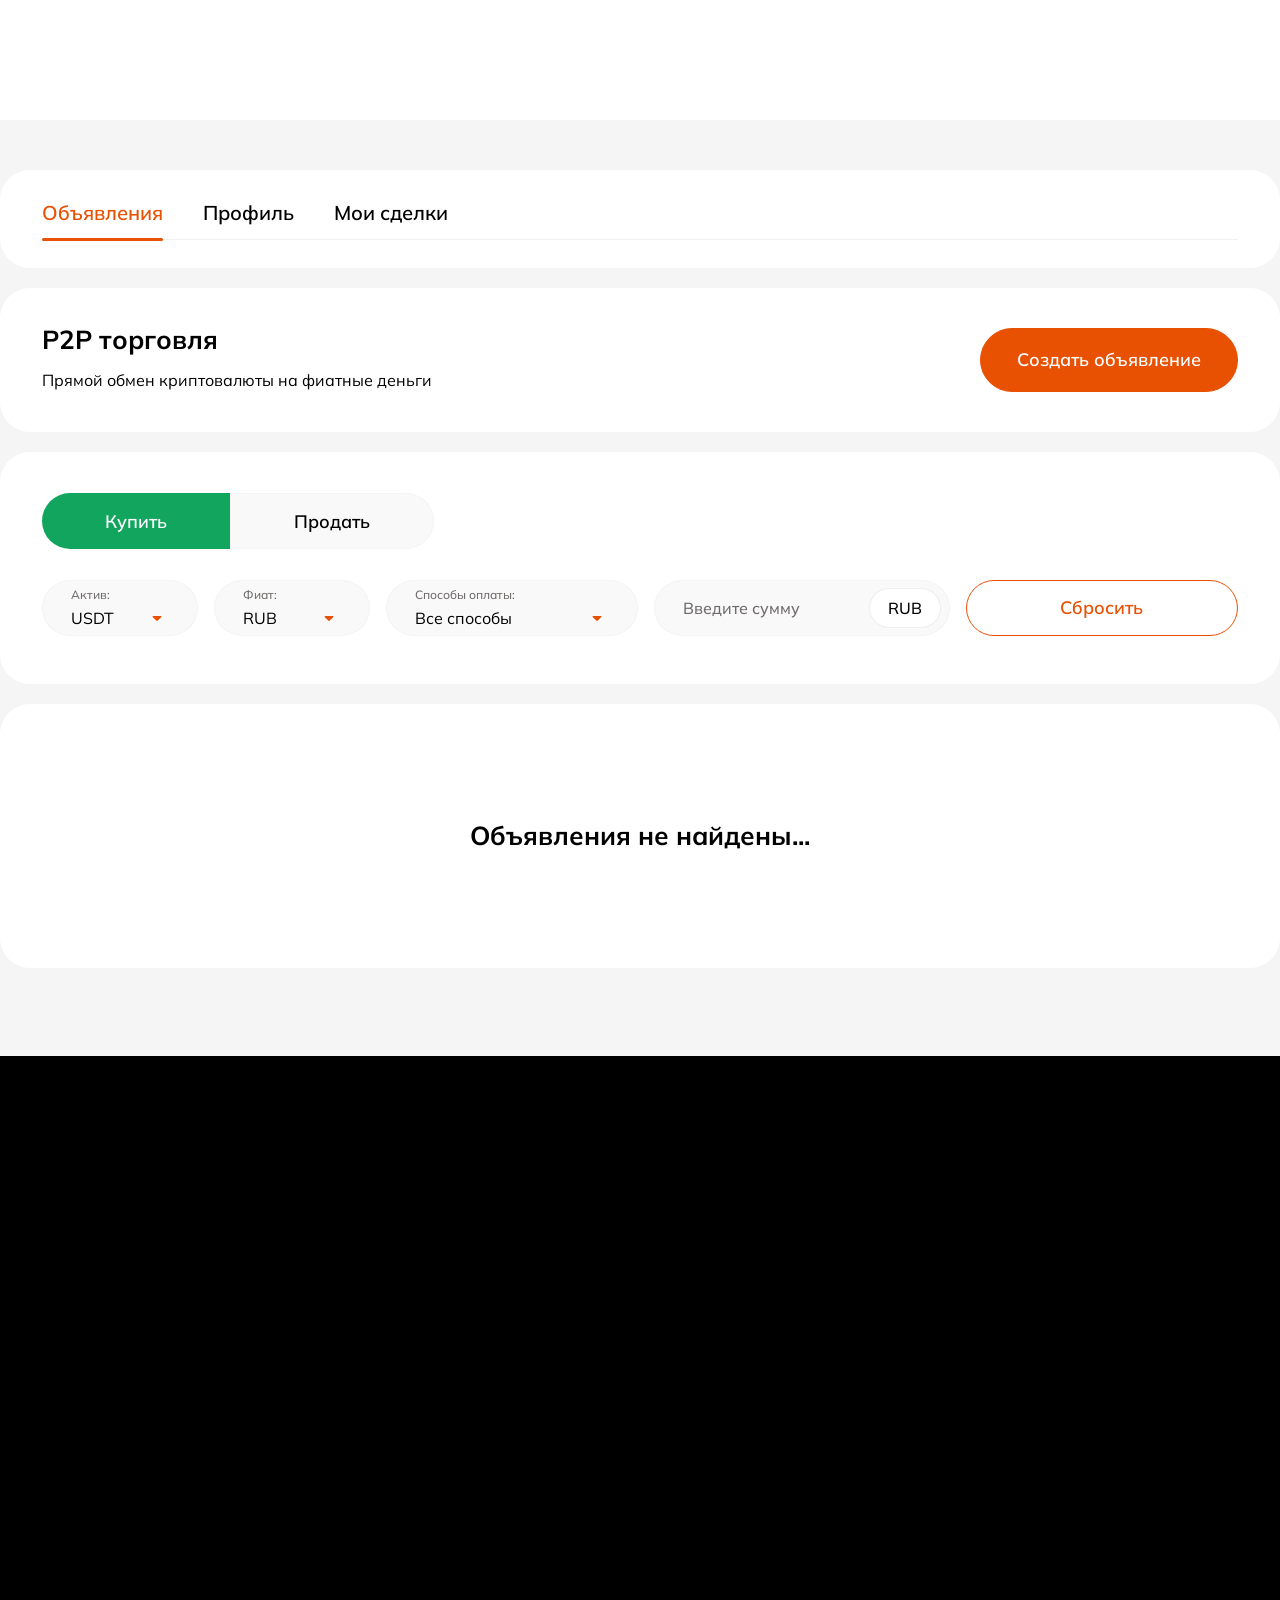
==== empty_result.html @ 6373f877 "first commit" ====
<!DOCTYPE html>
<html lang="ru">

<head>
    <meta charset="UTF-8">
    <meta name="viewport" content="width=device-width, initial-scale=1.0">
    <link rel="stylesheet" href="assets/css/style.css">
    <script defer src="script.js"></script>
    <title>12 Р2Р</title>
</head>

<body>

    <header></header>

    <section class="ads">
        <div class="container">
            <div class="section-ads">
                <div class="section-ads-nav">
                    <a class="section-ads-nav--active" href="#" data-tab-trigger="ads">Объявления</a>
                    <a href="#" data-tab-trigger="profile">Профиль</a>
                    <a href="#" data-tab-trigger="deals">Мои сделки</a>

                    <div class="nav-slider"></div>
                </div>

                <div class="ads-tab-content active" data-tab="ads">
                    <div class="section-ads-create">
                        <div class="section-ads-create-text">
                            <p class="section-ads-create-title">P2P торговля</p>
                            <p>Прямой обмен криптовалюты на фиатные деньги</p>
                        </div>
                        <button class="btn">Создать объявление</button>
                    </div>

                    <div class="section-ads-filters">
                        <div class="section-ads-filters-buttons">
                            <button class="btn buy-btn">Купить</button>
                            <button class="btn sell-btn">Продать</button>
                        </div>

                        <form action="">
                            <div class="ads-form-item">
                                <span>Актив: </span>
                                <select name="" id="">
                                    <option value="">USDT</option>
                                    <option value=""></option>
                                    <option value=""></option>
                                </select>
                            </div>
                            <div class="ads-form-item">
                                <span>Фиат: </span>
                                <select name="" id="">
                                    <option value="">RUB</option>
                                    <option value=""></option>
                                    <option value=""></option>
                                </select>
                            </div>
                            <div class="ads-form-item ads-form-payment">
                                <span>Способы оплаты: </span>
                                <select name="" id="">
                                    <option value="">Все способы</option>
                                    <option value=""></option>
                                    <option value=""></option>
                                </select>
                            </div>
                            <div class="ads-form-item-enter">
                                <input type="text" placeholder="Введите сумму">
                            </div>
                            <button class="btn">Cбросить</button>
                        </form>
                    </div>


                    <div class="section-ads-result section-ads-result-empty">

                        <p>Объявления не найдены...</p>

                    </div>
                </div>
    </section>


    <footer></footer>

</body>

</html>
---- assets/css/style.css ----
* {
    margin: 0;
    padding: 0;
    list-style: none;
    text-decoration: none;
    box-sizing: border-box;
    scroll-behavior: smooth;
    font-family: 'regular';
}

@font-face {
    font-family: 'regular';
    font-weight: 400;
    src: url(../fonts/Mulish-Regular.ttf);
}

@font-face {
    font-family: 'semibold';
    font-weight: 600;
    src: url(../fonts/Mulish-SemiBold.ttf);
}

@font-face {
    font-family: 'bold';
    font-weight: 700;
    src: url(../fonts/Mulish-Bold.ttf);
}

@font-face {
    font-family: 'medium';
    font-weight: 500;
    src: url(../fonts/Mulish-Medium.ttf);
}

.container {
    max-width: 1380px;
    width: 100%;
    margin: 0 auto;
}

header {
    height: 120px;
}

.btn {
    font-family: 'semibold';
    cursor: pointer;
}

.ads {
    background-color: #F5F5F5;
    padding: 50px 0px 88px 0px;
}

.ads-tab-content {
    display: none;
}

.ads-tab-content.active {
    display: flex;
    flex-direction: column;
    gap: 20px;
}

.section-ads {
    display: flex;
    flex-direction: column;
    gap: 20px;
}

.section-ads-nav {
    height: 98px;
    border-radius: 30px;
    background-color: #fff;
    display: flex;
    padding: 30px 42px 0px 42px;
    gap: 40px;
    position: relative;
}

.section-ads-nav::after {
    content: "";
    position: absolute;
    bottom: 29%;
    left: 0;
    right: 0;
    height: 1px;
    background: #efefef;
    z-index: 1;
    margin: 0 42px;
}

.nav-slider {
    position: absolute;
    bottom: 28%;
    height: 3px;
    z-index: 2;
    transition: all 0.35s cubic-bezier(0.4, 0, 0.2, 1);
    border-radius: 30px;
    left: 0;
    width: 0;
    background: #e85002;
    opacity: 0.99;
}

.section-ads-nav a {
    font-family: 'semibold';
    font-size: 20px;
    line-height: 130%;
    color: #000;
    cursor: pointer;
    transition: color 0.3s ease;
    position: relative;
}

.section-ads-nav a.section-ads-nav--active {
    color: #e85002;
}

.section-ads-create {
    padding: 39px 42px;
    background-color: #fff;
    display: flex;
    justify-content: space-between;
    align-items: center;
    border-radius: 30px;
}

.section-ads-create-text {
    display: flex;
    flex-direction: column;
    gap: 14px;
}

.section-ads-create-text p {
    font-size: 16px;
    line-height: 164%;
    font-family: 'regular';
}

.section-ads-create-text .section-ads-create-title {
    font-size: 26px;
    line-height: 100%;
    font-family: 'bold';
}

.section-ads-create button {
    border: 1px solid #e85002;
    border-radius: 100px;
    padding: 22px 36px;
    background: #e85002;
    font-size: 18px;
    line-height: 100%;
    color: #fff;
}

.section-ads-filters {
    padding: 41px 42px 48px 42px;
    background-color: #fff;
    border-radius: 30px;
    display: flex;
    flex-direction: column;
    gap: 31px;
}

.section-ads-filters-buttons {
    display: flex;
}

.section-ads-filters-buttons button {
    font-size: 18px;
    line-height: 140%;
    height: 56px;
    padding: 0 63px;
}

.section-ads-filters-buttons .buy-btn {
    border-radius: 50px 0 0 50px;
    background: #12a55e;
    color: #fff;
    border: none;
}

.section-ads-filters-buttons .sell-btn {
    border: 1px solid rgba(234, 234, 234, 0.4);
    border-radius: 0 50px 50px 0;
    background: #f9f9f9;
}

.section-ads-filters form {
    display: flex;
    gap: 16px;
}

.section-ads-filters form .ads-form-item {
    height: 56px;
    width: 174px;
    border: 1px solid rgba(234, 234, 234, 0.4);
    border-radius: 500px;
    background: #f9f9f9;
    padding: 6px 16px 0px 28px;
    display: flex;
    flex-direction: column;
    gap: 3px;
}

.section-ads-filters form .ads-form-item span {
    font-size: 12px;
    line-height: 140%;
    color: #6f6c6b;
    font-family: 'medium';
}

.section-ads-filters form .ads-form-payment {
    width: 286px;
}

.section-ads-filters form .ads-form-item select {
    font-size: 16px;
    line-height: 140%;
    color: #000;
    font-family: 'regular';
    background: none;
    border: none;
    appearance: none;
    -webkit-appearance: none;
    -moz-appearance: none;

    background-image: url("data:image/svg+xml,%3Csvg width='16' height='16' viewBox='0 0 16 16' fill='none' xmlns='http://www.w3.org/2000/svg'%3E%3Cpath d='M4.2759 6H11.7239C11.8557 6.00003 11.9846 6.03914 12.0942 6.1124C12.2038 6.18565 12.2892 6.28976 12.3397 6.41156C12.3901 6.53336 12.4033 6.66739 12.3776 6.79669C12.3519 6.92599 12.2884 7.04477 12.1952 7.138L8.47123 10.862C8.34621 10.987 8.17668 11.0572 7.9999 11.0572C7.82312 11.0572 7.65358 10.987 7.52857 10.862L3.80457 7.138C3.71136 7.04477 3.64789 6.92599 3.62218 6.79669C3.59647 6.66739 3.60967 6.53336 3.66011 6.41156C3.71056 6.28976 3.79599 6.18565 3.90559 6.1124C4.0152 6.03914 4.14407 6.00003 4.2759 6Z' fill='%23E85002'/%3E%3C/svg%3E");
    background-repeat: no-repeat;
    background-position: right 16px center;
    background-size: 16px 16px;
    padding-right: 40px;
    cursor: pointer;

    display: flex;
    align-items: center;
}

.ads-form-item-enter {
    border: 1px solid rgba(234, 234, 234, 0.4);
    border-radius: 500px;
    width: 326px;
    height: 56px;
    background: #f9f9f9;
    padding: 17px 80px 17px 28px;
    position: relative;
    display: flex;
    align-items: center;
}

.ads-form-item-enter input {
    font-size: 16px;
    line-height: 140%;
    color: #6f6c6b;
    font-family: 'medium';
    background: none;
    border: none;
    width: 100%;
    outline: none;
}

.ads-form-item-enter input::placeholder {
    color: #6f6c6b;
}

.ads-form-item-enter::after {
    content: "RUB";
    position: absolute;
    right: 8px;
    top: 50%;
    transform: translateY(-50%);
    font-size: 16px;
    line-height: 140%;
    color: #000;
    font-family: 'medium';
    pointer-events: none;
    background: #fff;
    border: 1px solid rgba(234, 234, 234, 0.8);
    border-radius: 500px;
    width: 70px;
    height: 38px;
    display: flex;
    align-items: center;
    justify-content: center;
}

.section-ads-filters form button {
    border: 1px solid #e85002;
    border-radius: 100px;
    padding: 0 36px;
    height: 56px;
    background: none;
    font-size: 18px;
    line-height: 100%;
    color: #e85002;
    max-width: 272px;
    width: 100%;
}

.ads-header {
    display: flex;
    background: #E85002;
    color: white;
    border-radius: 30px;
    padding: 15px 20px;
    margin-bottom: 10px;
    font-weight: 600;
}

@media (max-width: 968px) {
    .section-ads-nav {
        padding: 30px 24px 0;
        gap: 24px;
    }

    .section-ads-nav::after {
        margin: 0 24px;
    }

    .section-ads-create {
        padding: 24px;
        flex-direction: column;
        text-align: center;
        gap: 16px;
    }

    .section-ads-filters {
        padding: 24px;
    }

    .section-ads-filters form {
        flex-wrap: wrap;
    }

    .section-ads-filters form .ads-form-item,
    .ads-form-item-enter {
        width: calc(50% - 8px);
    }

    .section-ads-filters form .ads-form-payment {
        width: 100%;
    }

    .section-ads-filters form button {
        max-width: none;
    }

    .ads-header {
        display: none;
    }

    .ads-row {
        flex-wrap: wrap;
        gap: 12px;
        padding: 16px;
    }

    .ads-col {
        flex: 0 0 100% !important;
        text-align: left !important;
        padding: 0 !important;
    }

    .ads-col.action {
        margin-left: 0;
        text-align: left;
    }

    .btn-buy {
        width: 100%;
    }

    .ads-pagination {
        padding: 20px 24px;
        flex-wrap: wrap;
    }

    .pagination-info {
        margin-left: 0;
        width: 100%;
        text-align: center;
        margin-top: 10px;
    }
}

@media (max-width: 640px) {
    .section-ads-nav {
        height: auto;
        padding: 16px;
        flex-wrap: wrap;
    }

    .section-ads-nav a {
        font-size: 16px;
        padding: 8px 0;
    }

    .nav-slider {
        display: none;
    }

    .section-ads-create {
        padding: 16px;
    }

    .section-ads-create-title {
        font-size: 20px;
    }

    .section-ads-create button {
        width: 100%;
        padding: 16px;
    }

    .section-ads-filters {
        padding: 16px;
    }

    .section-ads-filters-buttons {
        width: 100%;
    }

    .section-ads-filters-buttons button {
        width: 50%;
        padding: 0;
        font-size: 16px;
    }

    .section-ads-filters form {
        flex-direction: column;
    }

    .section-ads-filters form .ads-form-item,
    .ads-form-item-enter {
        width: 100%;
    }

    .section-ads-result {
        padding: 16px;
    }

    .ads-row {
        padding: 12px;
    }

    .seller-avatar {
        width: 40px;
        height: 40px;
    }

    .ads-pagination {
        padding: 16px;
    }

    .pagination-btn {
        width: 36px;
        height: 36px;
        font-size: 14px;
    }

    .pagination-btn-arrow {
        width: 50px;
        height: 36px;
    }
}



.section-ads-result {
    background: #fff;
    padding: 32px 42px 76px 42px;
    border-radius: 30px;
}

.ads-row {
    display: flex;
    align-items: center;
    padding: 20px;
    border-bottom: 1px solid #f0f0f0;
    transition: background 0.2s;
}

.ads-row:hover {
    background: #fafafa;
}

.ads-col {
    font-family: 'medium';
    font-size: 18px;
    line-height: 140%;
    font-weight: 500;
}

.ads-col.seller {
    flex: 0 0 220px;
}

.ads-col.price {
    flex: 0 0 150px;
}

.ads-col.available {
    flex: 0 0 220px;
}

.ads-col.payment {
    flex: 0 0 450px;
}

.ads-col.action {
    flex: 0 0 auto;
    padding-left: 20px;
    text-align: right;
}

.seller-info {
    display: flex;
    align-items: center;
    gap: 12px;
}

.seller-avatar {
    width: 46px;
    height: 46px;
    border-radius: 50%;
    object-fit: cover;
}

.seller-name {
    font-size: 16px;
    line-height: 140%;
    margin-bottom: 2px;
    font-family: 'semibold';
}

.seller-deals {
    font-size: 14px;
    line-height: 150%;
    color: #6f6c6b;
}

.price-value {
    font-size: 16px;
    line-height: 140%;
    margin-bottom: 2px;
    font-family: 'semibold';
}

.price-pair {
    font-size: 14px;
    line-height: 150%;
    color: #6f6c6b;
}

.available-amount {
    font-size: 16px;
    line-height: 140%;
    margin-bottom: 2px;
    font-family: 'semibold';
}

.available-limits {
    font-size: 14px;
    line-height: 150%;
    color: #6f6c6b;
}

.payment-methods {
    display: flex;
    gap: 8px;
    flex-wrap: wrap;
}

.payment-tag {
    background: rgba(232, 80, 2, 0.1);
    color: #E85002;
    padding: 8px 15px;
    height: 32px;
    border-radius: 100px;
    font-size: 16px;
    line-height: 100%;
    font-family: 'semibold';
}

.btn-buy {
    background: #12a55e;
    border-radius: 50px;
    width: 188px;
    height: 40px;
    color: white;
    border: none;
    font-size: 18px;
    line-height: 140%;
    color: #fff;
    transition: background 0.2s;
    white-space: nowrap;
}

.btn-unauth {
    opacity: 0.5;
}

.btn-buy:hover {
    background: #219A52;
}

.ads-pagination {
    display: flex;
    align-items: center;
    gap: 10px;
    padding: 27px 42px;
    border-radius: 30px;
    background-color: #fff;
}

.pagination-btn {
    width: 40px;
    height: 40px;
    border: 1px solid #fff;
    border-radius: 12px;
    background: none;
    cursor: pointer;
    font-size: 18px;
    line-height: 100%;
    font-family: 'semibold';
    transition: all 0.2s;
}

.pagination-btn-arrow {
    background: #e85002;
    border: 1px solid #e85002;
    border-radius: 12px;
    display: flex;
    align-items: center;
    justify-content: center;
    width: 64px;
    height: 40px;
}

.ads-pagination .prev {
    margin-right: 10px;
}

.ads-pagination .next {
    margin-left: 10px;
}

.pagination-btn:hover {
    border: 1px solid #e85002;
    color: #E85002;
}

.pagination-btn.active {
    color: #E85002;
    border: 1px solid #e85002;
}

.pagination-dots {
    color: #000;
}

.pagination-info {
    margin-left: auto;
    font-size: 16px;
    line-height: 140%;
    color: #6f6c6b;
    font-family: 'medium';
}

@media (max-width: 968px) {
    .ads-row {
        flex-wrap: wrap;
        gap: 15px;
    }

    .ads-col {
        flex: 0 0 100% !important;
        text-align: left !important;
    }

    .ads-col.action {
        margin-left: 0;
        text-align: left;
    }

}

@media (max-width: 640px) {
    .ads-header {
        display: none;
    }

    .ads-row {
        flex-direction: column;
        align-items: flex-start;
    }
}



.my-ads-section {
    background: white;
    border-radius: 30px;
    padding: 40px 42px;
}

.my-ads-header {
    margin-bottom: 42px;
}

.my-ads-title {
    font-size: 26px;
    line-height: 100%;
    font-family: 'bold';
    margin-bottom: 36px;
}

.my-ads-controls {
    display: flex;
    justify-content: space-between;
    align-items: center;
    flex-wrap: wrap;
    gap: 16px;
}

.ads-tabs {
    display: flex;
    background: #f5f5f5;
    border-radius: 50px;
    overflow: hidden;
    width: fit-content;
}

.ads-tab {
    border: none;
    background: transparent;
    cursor: pointer;
    transition: all 0.3s ease;
    position: relative;
    width: 187px;
    height: 47px;
    font-size: 18px;
    line-height: 140%;
    font-family: 'semibold';
}

.ads-tab.active {
    background: #e64823;
    color: white;
}

.ads-tab:hover:not(.active) {
    color: #e64823;
}

.btn-create-ad {
    background: #E85002;
    color: white;
    border: none;
    border-radius: 100px;
    width: 250px;
    height: 47px;
    font-size: 18px;
    line-height: 100%;
    color: #fff;
    cursor: pointer;
    transition: background 0.2s;
}

.btn-create-ad:hover {
    background: #C94502;
}

.ads-table {
    width: 100%;
    border-collapse: collapse;
}

.ads-table-header {
    border-bottom: 1px solid #f0f0f0;
}

.ads-table-header th {
    text-align: left;
    padding: 0px 0px 19px 14px;
    font-size: 16px;
    line-height: 140%;
    color: #6f6c6b;
    font-family: 'medium';
    font-weight: 500;
}

.ads-table-row {
    border-bottom: 1px solid #f0f0f0;
    transition: background 0.2s;
}

.ads-table-row-enable {
    opacity: 0.5;
}

.ads-table-row:hover {
    background: #fafafa;
}

.ads-table-row td {
    padding: 20px 13px;
    vertical-align: middle;
}

.ad-type-pair {
    display: flex;
    flex-direction: column;
    gap: 8px;
}

.ad-pair-name {
    font-size: 16px;
    line-height: 140%;
    font-family: 'semibold';
}

.ad-type-tag {
    display: inline-block;
    background: #E8F5E9;
    border-radius: 50px;
    width: fit-content;
}

.ad-type-tag.sell {
    font-size: 13px;
    line-height: 140%;
    color: #12a55e;
    font-family: 'semibold';
    display: flex;
    align-items: center;
    justify-content: center;
    width: 92px;
    height: 19px;
}

.ad-type-tag.buy {
    background: #E3F2FD;
    color: #2196F3;
}

.ad-price {
    display: flex;
    flex-direction: column;
    gap: 4px;
}

.ad-price-value {
    font-family: 'semibold';
    font-size: 16px;
    line-height: 140%;
}

.ad-price-pair {
    font-size: 14px;
    line-height: 150%;
    color: #6f6c6b;
}

.ad-available {
    display: flex;
    flex-direction: column;
    gap: 4px;
}

.ad-available-amount {
    font-family: 'semibold';
    font-size: 16px;
    line-height: 140%;
}

.ad-limits {
    font-size: 14px;
    line-height: 150%;
    color: #6f6c6b;
}

.ad-payment-methods {
    display: flex;
    gap: 6px;
    flex-wrap: wrap;
}



.ad-timer {
    display: flex;
    flex-direction: column;
}

.ad-timer-payment {
    font-size: 16px;
    line-height: 150%;
}

.ad-timer-confirm {
    font-size: 16px;
    line-height: 150%;
}

.ad-status {
    display: flex;
    align-items: center;
    gap: 6px;
    font-size: 16px;
    line-height: 150%;
}

.status-dot {
    width: 8px;
    height: 8px;
    border-radius: 50%;
}

.status-dot.active {
    background: #27AE60;
}

.status-dot.inactive {
    background: #F6465D;
}

.status-text.active {
    color: #27AE60;
}

.status-text.inactive {
    color: #999;
}

.ad-actions {
    display: flex;
    gap: 8px;
    align-items: center;
}

.btn-action {
    padding: 8px 16px;
    border: 1px solid #E85002;
    background: white;
    color: #E85002;
    border-radius: 6px;
    font-size: 13px;
    font-weight: 500;
    cursor: pointer;
    transition: all 0.2s;
    white-space: nowrap;
}

.btn-action:hover {
    background: #FFF0E6;
}

.btn-action.edit {
    display: flex;
    align-items: center;
    gap: 4px;
    font-size: 16px;
    line-height: 100%;
    border: 1px solid #e85002;
    border-radius: 12px;
    height: 32px;
    padding: 0 8px;
    font-family: 'semibold';
}

.btn-action.pause {
    border: 1px solid #e85002;
    border-radius: 12px;
    padding: 6px 25px;
    height: 32px;
    font-size: 16px;
    line-height: 100%;
    color: #e85002;
    font-family: 'semibold';
}

.btn-action.pause:hover {
    background: #FFF3E0;
}

.btn-action.enable {
    border: 1px solid #e85002;
    border-radius: 12px;
    width: 118px;
    height: 32px;
    font-size: 16px;
    line-height: 100%;
    color: #e85002;
    font-family: 'semibold';
    padding: 0;
}

.btn-action.enable:hover {
    background: #E8F5E9;
}

.btn-action.delete {
    border: 1px solid #e85002;
    border-radius: 12px;
    width: 32px;
    height: 32px;
    padding: 0;
    padding-top: 2px;
}

.btn-action.delete:hover {
    background: #FFEBEE;
}

.btn-icon {
    width: 16px;
    height: 16px;
}

@media (max-width: 1024px) {
    .ads-table-header {
        display: none;
    }

    .ads-table-row {
        display: block;
        margin-bottom: 20px;
        border: 1px solid #f0f0f0;
        border-radius: 12px;
        padding: 16px;
    }

    .ads-table-row td {
        display: flex;
        justify-content: space-between;
        align-items: center;
        padding: 12px 0;
        border-bottom: 1px solid #f5f5f5;
    }

    .ads-table-row td:last-child {
        border-bottom: none;
    }

    .ads-table-row td::before {
        content: attr(data-label);
        font-weight: 600;
        color: #666;
        font-size: 13px;
        margin-right: 16px;
    }

    .ad-actions {
        flex-wrap: wrap;
    }

    .btn-action {
        flex: 1;
        min-width: 80px;
        justify-content: center;
    }
}

@media (max-width: 640px) {
    .my-ads-section {
        padding: 16px;
    }

    .my-ads-title {
        font-size: 20px;
    }

    .my-ads-controls {
        flex-direction: column;
        align-items: stretch;
    }

    .ads-tabs {
        width: 100%;
    }

    .ads-tab {
        flex: 1;
        text-align: center;
        padding: 10px 12px;
    }

    .btn-create-ad {
        width: 100%;
    }

    .ads-table-row td {
        flex-direction: column;
        align-items: flex-start;
        gap: 8px;
    }

    .ad-actions {
        width: 100%;
    }

    .btn-action {
        flex: 1;
    }
}



.profile-card {
    background: #fff;
    border-radius: 30px;
    padding: 40px 42px;
    margin-bottom: 20px;
}

.profile-card__title {
    font-size: 26px;
    line-height: 100%;
    font-family: 'bold';
    margin-bottom: 30px;
    padding-bottom: 20px;
    border-bottom: 1px solid #f3f3f3;

}

.profile-card__content {
    display: flex;
    align-items: center;
    gap: 32px;
    flex-wrap: wrap;
}

.profile-user {
    display: flex;
    align-items: center;
    gap: 16px;
}

.profile-avatar {
    width: 68px;
    height: 68px;
    border-radius: 50%;
    object-fit: cover;
}

.profile-user-info {
    display: flex;
    flex-direction: column;
    gap: 8px;
}

.profile-user-name {
    font-size: 20px;
    line-height: 140%;
    font-family: 'semibold';
}

.profile-kyc-badge {
    align-items: center;
    gap: 8px;
    background: #f5ffec;
    padding: 6px 12px;
    width: fit-content;
    border: 1px solid rgba(103, 180, 72, 0.3);
    border-radius: 100px;
    width: 204px;
    height: 27px;
    display: flex;
    justify-content: center;
    font-size: 14px;
    line-height: 100%;
    color: #67b448;
    font-family: 'semibold';
}

.profile-kyc-dot {
    width: 8px;
    height: 8px;
    background: #4CAF50;
    border-radius: 50%;
}

.profile-dates {
    display: flex;
    gap: 40px;
    flex-wrap: wrap;
    margin-left: auto;
    margin-right: auto;
}

.profile-date-item {
    display: flex;
    flex-direction: column;
    gap: 4px;
}

.profile-date-label {
    font-size: 16px;
    line-height: 150%;
    color: #6f6c6b;
}

.profile-date-value {
    font-size: 16px;
    line-height: 150%;
    color: #6f6c6b;
}

.profile-settings-btn {
    cursor: pointer;
    width: 250px;
    height: 54px;
    border: 1px solid #e85002;
    border-radius: 100px;
    background: #e85002;
    font-size: 18px;
    line-height: 100%;
    color: #fff;
    font-family: 'semibold';
}

.profile-settings-btn:hover {
    background: #C94502;
}

.profile-stats {
    background: #fff;
    border-radius: 30px;
    margin-bottom: 20px;
    padding: 40px 42px;
}

.profile-stats__title {
    font-size: 26px;
    line-height: 100%;
    font-family: 'bold';
    margin-bottom: 30px;
    padding-bottom: 20px;
    border-bottom: 1px solid #f3f3f3;
}

.profile-stats__grid {
    display: flex;
    justify-content: space-between;
    flex-wrap: wrap;
}

.profile-stat-item {
    display: flex;
    align-items: center;
    gap: 18px;
}

.profile-stat-item:not(:last-child) {
    border-right: 1px solid #f0f0f0;
    padding-right: 60px;
}

.profile-stat-icon {
    width: 68px;
    height: 68px;
    background: #f2d4c4;
    border-radius: 100%;
    display: flex;
    align-items: center;
    justify-content: center;
    flex-shrink: 0;
}


.profile-stat-content {
    display: flex;
    flex-direction: column;
    gap: 2px;
}

.profile-stat-title {
    font-size: 18px;
    line-height: 140%;
    font-family: 'semibold';
}

.profile-stat-desc {
    font-size: 16px;
    line-height: 150%;
    color: #6f6c6b;
}

@media (max-width: 968px) {
    .profile-card__content {
        flex-direction: column;
        align-items: flex-start;
    }

    .profile-dates {
        margin-left: 0;
        width: 100%;
        justify-content: space-between;
    }

    .profile-stats__grid {
        grid-template-columns: 1fr;
        gap: 24px;
    }

    .profile-stat-item:not(:last-child) {
        border-right: none;
        padding-right: 0;
        border-bottom: 1px solid #f0f0f0;
        padding-bottom: 24px;
    }
}

@media (max-width: 640px) {
    .profile-page {
        padding: 12px;
    }

    .profile-card {
        padding: 20px;
    }

    .profile-stats {
        padding: 20px;
    }

    .profile-card__title {
        font-size: 20px;
    }

    .profile-avatar {
        width: 48px;
        height: 48px;
    }

    .profile-user-name {
        font-size: 18px;
    }

    .profile-dates {
        flex-direction: column;
        gap: 16px;
    }

    .profile-settings-btn {
        width: 100%;
    }
}



.deals-section {
    background: white;
    border-radius: 30px;
    padding: 40px 42px;
}

.deals-header {
    margin-bottom: 24px;
    border-bottom: 1px solid #f3f3f3;
    margin-bottom: 24px;
    padding-bottom: 26px;
}

.deals-title {
    font-size: 26px;
    line-height: 100%;
    font-family: 'bold';
    margin-bottom: 14px;
}

.deals-subtitle {
    font-size: 16px;
    line-height: 164%;
}

.deals-filters {
    display: flex;
    gap: 16px;
    margin-bottom: 32px;
    flex-wrap: wrap;
    align-items: flex-end;
}

.filter-group {
    display: flex;
    flex-direction: column;
    gap: 8px;
    flex: 1;
    min-width: 180px;
}

.filter-label {
    font-weight: 500;
    font-size: 16px;
    line-height: 140%;
    color: #6f6c6b;
}

.filter-select,
.filter-date {
    padding: 12px 16px;
    border: 1px solid #f0f0f0;
    border-radius: 50px;
    font-size: 14px;
    background: white;
    cursor: pointer;
    transition: all 0.2s;
    height: 48px;
}

.filter-select:hover,
.filter-date:hover {
    border-color: #E85002;
}

.filter-select {
    appearance: none;
    background-image: url("data:image/svg+xml,%3Csvg width='16' height='16' viewBox='0 0 16 16' fill='none' xmlns='http://www.w3.org/2000/svg'%3E%3Cpath d='M4.2759 6H11.7239C11.8557 6.00003 11.9846 6.03914 12.0942 6.1124C12.2038 6.18565 12.2892 6.28976 12.3397 6.41156C12.3901 6.53336 12.4033 6.66739 12.3776 6.79669C12.3519 6.92599 12.2884 7.04477 12.1952 7.138L8.47123 10.862C8.34621 10.987 8.17668 11.0572 7.9999 11.0572C7.82312 11.0572 7.65358 10.987 7.52857 10.862L3.80457 7.138C3.71136 7.04477 3.64789 6.92599 3.62218 6.79669C3.59647 6.66739 3.60967 6.53336 3.66011 6.41156C3.71056 6.28976 3.79599 6.18565 3.90559 6.1124C4.0152 6.03914 4.14407 6.00003 4.2759 6Z' fill='%23E85002'/%3E%3C/svg%3E");
    background-repeat: no-repeat;
    background-position: right 16px center;
    padding-right: 40px;
}

.filter-date-wrapper {
    position: relative;
    display: flex;
    align-items: center;
}

.filter-date {
    width: 100%;
    padding-right: 48px;
    color: #000;
}

.filter-date::-webkit-calendar-picker-indicator {
    opacity: 0;
    position: absolute;
    right: 0;
    top: 0;
    width: 100%;
    height: 100%;
    cursor: pointer;
}

.date-icon {
    position: absolute;
    right: 16px;
    top: 50%;
    transform: translateY(-50%);
    pointer-events: none;
    color: #E85002;
}

.btn-reset {
    font-weight: 500;
    cursor: pointer;
    transition: all 0.2s;
    height: 48px;
    border: 1px solid #e85002;
    border-radius: 100px;
    width: 126px;
    font-size: 18px;
    line-height: 100%;
    color: #e85002;
    font-family: 'semibold';
    background: none;
}

.btn-reset:hover {
    background: #FFF0E6;
}

/* Таблица */
.deals-table-wrapper {
    overflow-x: auto;
}

.deals-table {
    width: 100%;
    border-collapse: collapse;
}

.deals-table-header {
    background: #E85002;
    color: white;
}

.deals-table-header th {
    padding: 14px 16px;
    text-align: left;
    white-space: nowrap;
    border: none;
    font-size: 18px;
    line-height: 140%;
    color: #fff;
    font-family: 'medium';
    font-weight: 500;
}

.deals-table-header th:first-child {
    border-radius: 30px 0 0 30px;
}

.deals-table-header th:last-child {
    border-radius: 0 30px 30px 0;
}

.deals-table-row {
    border-bottom: 1px solid #f0f0f0;
    transition: background 0.2s;
}

.deals-table-row:hover {
    background: #fafafa;
}

.deals-table-row td {
    padding: 20px 16px;
    vertical-align: middle;
}

.deals-table-row td[data-label="Статус"] {
    white-space: nowrap;
    width: 1%;
}

/* Номер сделки */
.deal-number {
    font-weight: 600;
    color: #000;
    font-size: 14px;
}

/* Дата */
.deal-date {
    display: flex;
    flex-direction: column;
    gap: 2px;
}

.deal-date-main {
    font-weight: 500;
    color: #000;
    font-size: 14px;
}

.deal-date-time {
    font-size: 13px;
    color: #999;
}

/* Тип */
.deal-type {
    font-size: 14px;
    font-weight: 500;
}

.deal-type.buy {
    color: #27AE60;
}

.deal-type.sell {
    color: #E91E63;
}

/* Актив / Пара */
.deal-pair {
    font-weight: 500;
    color: #000;
    font-size: 14px;
}

/* Сумма */
.deal-amount {
    display: flex;
    flex-direction: column;
    gap: 2px;
}

.deal-amount-main {
    font-weight: 600;
    color: #000;
    font-size: 14px;
}

.deal-amount-fiat {
    font-size: 13px;
    color: #999;
}

/* Контрагент */
.deal-counterparty {
    font-weight: 500;
    color: #000;
    font-size: 14px;
}

/* Статус */
.deal-status {
    display: inline-flex;
    align-items: center;
    gap: 6px;
    padding: 6px 12px;
    border-radius: 20px;
    font-size: 13px;
    font-weight: 500;
    white-space: nowrap;
    width: fit-content;
}

.status-dot {
    width: 6px;
    height: 6px;
    border-radius: 50%;
    flex-shrink: 0;
}

.deal-status.waiting {
    background: #FFF3E0;
    color: #FF9800;
}

.deal-status.waiting .status-dot {
    background: #FF9800;
}

.deal-status.completed {
    background: #E8F5E9;
    color: #27AE60;
}

.deal-status.completed .status-dot {
    background: #27AE60;
}

.deal-status.arbitration {
    background: #FFEBEE;
    color: #E91E63;
}

.deal-status.arbitration .status-dot {
    background: #E91E63;
}

.deal-status.cancelled {
    background: #f5f5f5;
    color: #999;
}

.deal-status.cancelled .status-dot {
    background: #999;
}

.btn-deal-arrow {
    background: white;
    display: flex;
    align-items: center;
    justify-content: center;
    cursor: pointer;
    transition: all 0.2s;
    border: 1px solid #e85002;
    border-radius: 12px;
    width: 60px;
    height: 36px;
}

.btn-deal-arrow:hover {
    background: #FFF0E6;
}

.btn-deal-arrow svg {
    width: 16px;
    height: 16px;
    color: #E85002;
}

.deals-pagination {
    display: flex;
    justify-content: space-between;
    align-items: center;
    margin-top: 20px;
    border-top: 1px solid #f0f0f0;
    background: #fff;
    padding: 27px 42px;
    border-radius: 30px;
}

.pagination-controls {
    display: flex;
    align-items: center;
    gap: 8px;
}

.pagination-btn.arrow {
    background: #E85002;
    color: white;
    border-color: #E85002;
    border: 1px solid #e85002;
    border-radius: 12px;
    width: 64px;
    height: 40px;
}

.pagination-btn.arrow-left {
    margin-right: 20px;
}

.pagination-btn.arrow-right {
    margin-left: 20px;
}

.pagination-btn.arrow:hover {
    background: #C94502;
}


@media (max-width: 1024px) {
    .deals-table-header {
        display: none;
    }

    .deals-table-row {
        display: block;
        margin-bottom: 16px;
        border: 1px solid #f0f0f0;
        border-radius: 12px;
        padding: 16px;
    }

    .deals-table-row td {
        display: flex;
        justify-content: space-between;
        align-items: center;
        padding: 12px 0;
        border-bottom: 1px solid #f5f5f5;
    }

    .deals-table-row td:last-child {
        border-bottom: none;
    }

    .deals-table-row td::before {
        content: attr(data-label);
        font-weight: 600;
        color: #666;
        font-size: 13px;
        margin-right: 16px;
    }

    .btn-deal-arrow {
        margin-left: auto;
    }
}

@media (max-width: 640px) {
    .deals-section {
        padding: 16px;
    }

    .deals-title {
        font-size: 20px;
    }

    .deals-filters {
        flex-direction: column;
    }

    .filter-group {
        width: 100%;
        min-width: 100%;
    }

    .btn-reset {
        width: 100%;
    }

    .deals-table-row td {
        flex-direction: column;
        align-items: flex-start;
        gap: 4px;
    }

    .deals-table-row td::before {
        margin-right: 0;
        margin-bottom: 4px;
    }

    .deals-pagination {
        flex-direction: column;
        gap: 16px;
    }

    .pagination-controls {
        flex-wrap: wrap;
        justify-content: center;
    }

    .pagination-info {
        text-align: center;
    }
}





:root {
    --primary: #E85002;
    --primary-hover: #C94502;
    --bg: #F5F5F7;
    --card-bg: #FFFFFF;
    --card-inner: #F8F8F8;
    --text: #000000;
    --text-secondary: #999999;
    --border-radius: 16px;
    --radius-sm: 8px;
    --shadow: 0 2px 12px rgba(0, 0, 0, 0.04);
    --success: #27AE60;
    --warning: #FF9800;
    --danger: #F44336;
}

.deal-header {
    display: flex;
    align-items: center;
    gap: 16px;
    margin-bottom: 24px;
    flex-wrap: wrap;
}

.btn-primary {
    background: var(--primary);
    color: white;
}

.btn-primary:hover {
    background: var(--primary-hover);
}

.section-ads-result-empty {
    display: flex;
    align-items: center;
    justify-content: center;
    height: 264px;
    padding: 0;
}

.section-ads-result-empty p {
    font-size: 26px;
    line-height: 100%;
    color: #000;
    font-family: 'bold';
}




footer {
    height: 559px;
    background-color: #000;
}


/* Модальное окно KYC */
.kyc-modal {
    display: none;
    position: fixed;
    top: 0;
    left: 0;
    width: 100%;
    height: 100%;
    z-index: 1000;
    align-items: center;
    justify-content: center;
}

.kyc-modal.active {
    display: flex;
}

.kyc-modal-overlay {
    position: absolute;
    top: 0;
    left: 0;
    width: 100%;
    height: 100%;
    background: rgba(0, 0, 0, 0.6);
    backdrop-filter: blur(4px);
}

.kyc-modal-content {
    position: relative;
    background: white;
    border-radius: 30px;
    max-width: 960px;
    width: 90%;
    text-align: center;
    z-index: 1001;
    animation: modalSlideIn 0.3s ease;
    padding: 60px 0px 85px 0px;
}

@keyframes modalSlideIn {
    from {
        opacity: 0;
        transform: translateY(-20px);
    }

    to {
        opacity: 1;
        transform: translateY(0);
    }
}

.kyc-modal-close {
    position: absolute;
    top: 16px;
    right: 16px;
    width: 32px;
    height: 32px;
    border: none;
    background: transparent;
    font-size: 28px;
    color: #999;
    cursor: pointer;
    transition: color 0.2s;
    display: flex;
    align-items: center;
    justify-content: center;
}

.kyc-modal-close:hover {
    color: #000;
}

.kyc-modal-icon {
    margin-bottom: 18px;
    display: flex;
    justify-content: center;
}

.kyc-modal-title {
    font-weight: 700;
    margin-bottom: 18px;
    font-size: 34px;
    line-height: 100%;
}

.kyc-modal-text {
    margin-bottom: 68px;
    font-size: 20px;
    line-height: 130%;
    text-align: center;
}

.kyc-modal-btn {
    background: #E85002;
    color: white;
    font-size: 18px;
    line-height: 100%;
    cursor: pointer;
    transition: all 0.2s;
    font-family: 'semibold';

    border: 1px solid #e85002;
    border-radius: 100px;
    padding: 0 36px;
    height: 54px;
}

.kyc-modal-btn:hover {
    background: #C94502;
    transform: translateY(-2px);
}

.kyc-modal-btn:active {
    transform: translateY(0);
}

@media (max-width: 640px) {
    .kyc-modal-content {
        padding: 32px 24px;
    }

    .kyc-modal-title {
        font-size: 20px;
    }

    .kyc-modal-text {
        font-size: 14px;
    }

    .kyc-modal-btn {
        width: 100%;
    }
}




/* ============================================
   МОДАЛЬНОЕ ОКНО СОЗДАНИЯ ОБЪЯВЛЕНИЯ
   ============================================ */
.create-ad-modal {
    display: none;
    position: fixed;
    top: 0;
    left: 0;
    width: 100%;
    height: 100%;
    z-index: 1000;
    align-items: center;
    justify-content: center;
    padding: 20px;
}

.create-ad-modal.active {
    display: flex;
}

.create-ad-modal-overlay {
    position: absolute;
    top: 0;
    left: 0;
    width: 100%;
    height: 100%;
    background: rgba(0, 0, 0, 0.6);
    backdrop-filter: blur(4px);
}

.create-ad-modal-content {
    position: relative;
    background: white;
    border-radius: 30px;
    padding: 80px 0;
    max-width: 960px;
    width: 100%;
    max-height: 90vh;
    overflow-y: auto;
    z-index: 1001;
    animation: modalSlideIn 0.3s ease;
}

@keyframes modalSlideIn {
    from {
        opacity: 0;
        transform: translateY(-20px) scale(0.95);
    }

    to {
        opacity: 1;
        transform: translateY(0) scale(1);
    }
}

.create-ad-modal-content::-webkit-scrollbar {
    width: 6px;
}

.create-ad-modal-content::-webkit-scrollbar-track {
    background: transparent;
}

.create-ad-modal-content::-webkit-scrollbar-thumb {
    background: #ddd;
    border-radius: 3px;
}

.create-ad-modal-close {
    position: absolute;
    top: 16px;
    right: 16px;
    width: 36px;
    height: 36px;
    border: none;
    background: none;
    border-radius: 500px;
    font-size: 24px;
    color: #999;
    cursor: pointer;
    transition: all 0.2s;
    display: flex;
    align-items: center;
    justify-content: center;
}

.create-ad-modal-close:hover {
    background: #e8e8e8;
    color: #000;
}

.create-ad-modal-header {
    text-align: center;
    margin-bottom: 41px;
}

.create-ad-modal-title {
    font-size: 34px;
    line-height: 100%;
    margin-bottom: 18px;
    font-family: 'bold';
}

.create-ad-modal-subtitle {
    font-size: 18px;
    line-height: 130%;
    text-align: center;
    font-family: 'semibold';
}

.create-ad-form {
    display: flex;
    flex-direction: column;
    gap: 16px;
    max-width: 624px;
    margin: 0 auto;
}

.form-block {
    background: #f8f8f8;
    border-radius: 30px;
    padding: 27px 26px;
}

.form-block-title {
    display: block;
    margin-bottom: 20px;
    font-family: 'semibold';
    text-align: center;
    font-size: 18px;
    line-height: 130%;
    color: #000;
}

.ad-type-toggle {
    display: flex;
    border-radius: 500px;
    gap: 16px;
}

.ad-type-btn {
    flex: 1;
    border: none;
    background: transparent;
    border-radius: 500px;
    font-size: 16px;
    line-height: 100%;
    color: #000;
    font-family: 'medium';
    background: #fff;
    cursor: pointer;
    transition: all 0.2s;
}

.ad-type-btn.active {
    width: 278px;
    height: 56px;
    background: #67b448;
    color: #fff;
    font-family: 'semibold';
}

.ad-type-btn:not(.active):hover {
    background: #f0f0f0;
}

.form-row {
    display: flex;
    gap: 12px;
}

.form-select-wrapper,
.form-input-wrapper {
    flex: 1;
}

.form-select-wrapper-with-label,
.input-wrapper-with-badge {
    position: relative;
}

.input-label-inside {
    position: absolute;
    left: 16px;
    top: 10px;
    font-size: 12px;
    color: #999;
    font-family: 'regular';
    pointer-events: none;
    transition: all 0.2s;
    background: white;
    padding: 0 4px;
}

.form-select-wrapper-with-label .form-select,
.input-wrapper-with-badge .form-input {
    padding: 24px 70px 8px 16px;
    width: 100%;
}

.form-select-wrapper-with-label .form-select:focus~.input-label-inside,
.form-select-wrapper-with-label .form-select:valid~.input-label-inside,
.input-wrapper-with-badge .form-input:focus~.input-label-inside,
.input-wrapper-with-badge .form-input:not(:placeholder-shown)~.input-label-inside {
    top: 4px;
    font-size: 10px;
    color: #E85002;
}

.form-select,
.form-input {
    border: none;
    border-radius: 500px;
    font-size: 16px;
    background: white;
    font-family: 'medium';
    outline: none;
    cursor: pointer;
}

.form-select {
    appearance: none;
    background-image: url("data:image/svg+xml,%3Csvg width='16' height='16' viewBox='0 0 16 16' fill='none' xmlns='http://www.w3.org/2000/svg'%3E%3Cpath d='M4.2759 6H11.7239C11.8557 6.00003 11.9846 6.03914 12.0942 6.1124C12.2038 6.18565 12.2892 6.28976 12.3397 6.41156C12.3901 6.53336 12.4033 6.66739 12.3776 6.79669C12.3519 6.92599 12.2884 7.04477 12.1952 7.138L8.47123 10.862C8.34621 10.987 8.17668 11.0572 7.9999 11.0572C7.82312 11.0572 7.65358 10.987 7.52857 10.862L3.80457 7.138C3.71136 7.04477 3.64789 6.92599 3.62218 6.79669C3.59647 6.66739 3.60967 6.53336 3.66011 6.41156C3.71056 6.28976 3.79599 6.18565 3.90559 6.1124C4.0152 6.03914 4.14407 6.00003 4.2759 6Z' fill='%23E85002'/%3E%3C/svg%3E");
    background-repeat: no-repeat;
    background-position: right 16px center;
    padding-right: 40px;
}

.form-select:hover {
    background-color: #fafafa;
}

.input-badge {
    position: absolute;
    right: 4px;
    top: 50%;
    transform: translateY(-50%);
    background: #f0f0f0;
    border-radius: 500px;
    padding: 8px 16px;
    font-size: 14px;
    color: #666;
    font-family: 'medium';
    pointer-events: none;
    z-index: 1;
}

.price-hint {
    font-size: 12px;
    color: #999;
    margin: 8px 0 16px 0;
    font-family: 'regular';
    margin-left: 29px;
}

.calculation-block {
    background: white;
    border-radius: 500px;
    padding: 14px 20px;
}

.calculation-label {
    display: block;
    font-size: 12px;
    color: #999;
    margin-bottom: 4px;
    font-family: 'regular';
}

.calculation-value {
    font-size: 14px;
    color: #000;
    font-family: 'medium';
}

.calculation-value.green {
    color: #67b448;
}

.balance-info-new {
    display: flex;
    align-items: center;
    gap: 8px;
    font-size: 13px;
    color: #999;
    margin: 12px 0 20px 0;
    font-family: 'regular';
    margin-left: 29px;
}

.balance-label {
    color: #999;
}

.balance-amount {
    color: #000;
    font-weight: 600;
    font-family: 'semibold';
}

.use-all-btn {
    background: none;
    border: none;
    color: #E85002;
    font-size: 13px;
    font-weight: 500;
    cursor: pointer;
    padding: 4px 12px;
    border-radius: 500px;
    transition: background 0.2s;
    font-family: 'medium';
}

.use-all-btn:hover {
    background: #FFF0E6;
}

.limits-row {
    display: flex;
    gap: 12px;
}

.limit-item {
    flex: 1;
}

/* Способы оплаты */
.payment-options {
    display: flex;
    flex-wrap: wrap;
    gap: 8px;
    justify-content: center;
    max-width: 392px;
    margin: 0 auto;
}

.payment-option {
    display: flex;
    align-items: center;
    gap: 8px;
    padding: 8px 16px;
    background: white;
    border-radius: 500px;
    cursor: pointer;
    transition: all 0.2s;
    border: 1px solid transparent;
}

.payment-option:hover {
    border-color: #e8e8e8;
}

.payment-option input[type="radio"] {
    display: none;
}

.payment-radio {
    width: 18px;
    height: 18px;
    border-radius: 50%;
    border: 2px solid #e85002;
    position: relative;
    transition: all 0.2s;
}

.payment-option input[type="radio"]:checked+.payment-radio {
    border-color: #E85002;
}

.payment-option input[type="radio"]:checked+.payment-radio::after {
    content: '';
    position: absolute;
    top: 50%;
    left: 50%;
    transform: translate(-50%, -50%);
    width: 8px;
    height: 8px;
    background: #E85002;
    border-radius: 50%;
}

.payment-option input[type="radio"]:checked~.payment-label {
    color: #E85002;
    font-weight: 600;
}

.payment-label {
    font-size: 16px;
    line-height: 140%;
    transition: color 0.2s;
}

.timer-hint {
    font-size: 12px;
    color: #999;
    margin: 4px 0 12px 4px;
}

.form-textarea {
    width: 100%;
    padding: 14px 16px;
    border: 1px solid #e8e8e8;
    border-radius: 30px;
    font-size: 14px;
    background: white;
    resize: vertical;
    min-height: 152px;
    font-family: 'regular';
    outline: none;
    transition: border-color 0.2s;
}

.form-textarea:hover,
.form-textarea:focus {
    border-color: #E85002;
}

.form-actions {
    display: flex;
    gap: 12px;
    justify-content: center;
    margin-top: 8px;
}

.btn-publish {
    background: #E85002;
    color: white;
    border: none;
    padding: 14px 32px;
    border-radius: 500px;
    font-size: 18px;
    line-height: 100%;
    cursor: pointer;
    transition: all 0.2s;
    font-family: 'semibold';
    max-width: 370px;
    width: 100%;
}

.btn-publish:hover {
    background: #C94502;
    transform: translateY(-2px);
}

.btn-cancel {
    background: white;
    color: #E85002;
    border: 1px solid #E85002;
    padding: 14px 32px;
    border-radius: 500px;
    font-size: 18px;
    line-height: 100%;
    cursor: pointer;
    transition: all 0.2s;
    font-family: 'semibold';
    max-width: 236px;
    width: 100%;
}

.btn-cancel:hover {
    background: #FFF0E6;
}

.mb-12 {
    margin-bottom: 12px;
}

.mt-12 {
    margin-top: 12px;
}

.mt-4 {
    margin-top: 4px;
}

.form-select-wrapper-with-label {
    position: relative;
    margin-bottom: 4px;
    width: 100%;
}

.form-select-wrapper-with-label .form-select {
    padding: 24px 40px 8px 16px;
    width: 100%;
    border: none;
    border-radius: 500px;
    font-size: 16px;
    background: white;
    font-family: 'medium';
    outline: none;
    cursor: pointer;
    appearance: none;
    background-image: url("data:image/svg+xml,%3Csvg width='16' height='16' viewBox='0 0 16 16' fill='none' xmlns='http://www.w3.org/2000/svg'%3E%3Cpath d='M4.2759 6H11.7239C11.8557 6.00003 11.9846 6.03914 12.0942 6.1124C12.2038 6.18565 12.2892 6.28976 12.3397 6.41156C12.3901 6.53336 12.4033 6.66739 12.3776 6.79669C12.3519 6.92599 12.2884 7.04477 12.1952 7.138L8.47123 10.862C8.34621 10.987 8.17668 11.0572 7.9999 11.0572C7.82312 11.0572 7.65358 10.987 7.52857 10.862L3.80457 7.138C3.71136 7.04477 3.64789 6.92599 3.62218 6.79669C3.59647 6.66739 3.60967 6.53336 3.66011 6.41156C3.71056 6.28976 3.79599 6.18565 3.90559 6.1124C4.0152 6.03914 4.14407 6.00003 4.2759 6Z' fill='%23E85002'/%3E%3C/svg%3E");
    background-repeat: no-repeat;
    background-position: right 16px center;
}

.form-select-wrapper-with-label .input-label-inside {
    position: absolute;
    left: 16px;
    top: 10px;
    font-size: 12px;
    color: #999;
    font-family: 'regular';
    pointer-events: none;
    transition: all 0.2s;
    background: white;
    padding: 0 4px;
}

.form-select-wrapper-with-label .form-select:focus~.input-label-inside,
.form-select-wrapper-with-label .form-select:valid~.input-label-inside {
    top: 4px;
    font-size: 10px;
    color: #E85002;
}

.timer-hint {
    font-size: 12px;
    color: #999;
    margin: 4px 0 16px 16px;
    font-family: 'regular';
}

/* Адаптивность */
@media (max-width: 640px) {
    .create-ad-modal-content {
        padding: 32px 20px 24px;
        border-radius: 20px;
    }

    .create-ad-modal-title {
        font-size: 20px;
    }

    .form-block {
        padding: 16px;
    }

    .form-row,
    .limits-row {
        flex-direction: column;
    }

    .form-actions {
        flex-direction: column;
    }

    .btn-publish,
    .btn-cancel {
        width: 100%;
    }

    .payment-options {
        flex-direction: column;
    }

    .payment-option {
        width: 100%;
    }

    .input-badge {
        padding: 6px 12px;
        font-size: 12px;
    }
}







/* Шапка сделки */
.p2p-deal-header {
    background: white;
    border-radius: 30px;
    padding: 34px 42px 34px 17px;
    margin-bottom: 20px;
    display: flex;
    align-items: center;
    gap: 33px;
    flex-wrap: wrap;
}

.p2p-deal-back {
    font-size: 16px;
    line-height: 150%;
    color: #e85002;
    font-family: 'semibold';
    display: flex;
    align-items: center;
}

.p2p-deal-title {
    font-size: 26px;
    line-height: 100%;
    font-family: 'bold';
}

.p2p-deal-status {
    background: #FFF3E0;
    color: #FF9800;
    padding: 0 22px;
    height: 36px;
    border-radius: 50px;
    font-size: 16px;
    line-height: 150%;
    color: #e79913;
    font-family: 'semibold';
    display: flex;
    align-items: center;
    justify-content: center;
    gap: 10px;
}

.p2p-deal-meta {
    margin-left: auto;
    display: flex;
    gap: 66px;
    font-size: 16px;
    line-height: 164%;
}

/* Степпер */
.p2p-deal-stepper {
    background: white;
    border-radius: 30px;
    padding: 38px 24px 33px 24px;
    margin-bottom: 20px;
    display: flex;
    justify-content: space-between;
    position: relative;
}

.p2p-deal-stepper::before {
    content: '';
    position: absolute;
    top: 65px;
    left: 37.5%;
    width: 50%;
    height: 1px;
    background: #F0F0F0;
    z-index: 1;
}

.p2p-deal-stepper::after {
    content: '';
    position: absolute;
    top: 65px;
    left: 12.5%;
    width: 25%;
    height: 1px;
    background: #E85002;
    z-index: 1;
}

.p2p-deal-stepper-confirm::after {
    width: 50%;
}

.p2p-step {
    display: flex;
    flex-direction: column;
    align-items: center;
    gap: 12px;
    position: relative;
    z-index: 2;
    flex: 1;
}

.p2p-step-circle {
    width: 55px;
    height: 55px;
    border-radius: 50%;
    display: flex;
    align-items: center;
    justify-content: center;
    background: #F0F0F0;
    font-size: 20px;
    line-height: 150%;
    color: #e85002;
    font-family: 'semibold';
    transition: all 0.3s ease;
}

.p2p-step.completed .p2p-step-circle {
    background: #E85002;
    color: white;
    border-color: #E85002;
}

.p2p-step.active .p2p-step-circle {
    background: #E85002;
    color: white;
    border-color: #E85002;
}

.p2p-step:not(.completed):not(.active) .p2p-step-circle {
    background: white;
    color: #E85002;
    border: 1px solid #E85002;
}

.p2p-step-label {
    font-size: 16px;
    line-height: 164%;
    text-align: center;
    transition: all 0.3s ease;
}

.p2p-step.completed .p2p-step-label {
    color: #e85002;
    font-family: 'semibold';
}

.p2p-deal-grid {
    display: grid;
    grid-template-columns: 1fr 390px;
    gap: 20px;
}

.p2p-info-cards {
    display: grid;
    grid-template-columns: repeat(3, 1fr);
    gap: 12px;
    grid-column: 1;
    padding: 20px 16px;
    background-color: #fff;
    border-radius: 30px;
}

.p2p-info-card {
    background: #f9f9f9;
    padding: 16px 26px;
    border-radius: 30px;
    width: 303px;
    height: 84px;
}

.p2p-info-card .label {
    display: block;
    font-size: 16px;
    line-height: 150%;
    color: #6f6c6b;
    margin-bottom: 4px;
}

.p2p-info-card .value {
    font-size: 18px;
    line-height: 130%;
}

/* Таймер */
.p2p-timer-card {
    background: white;
    border-radius: 30px;
    padding: 38px;
    grid-column: 2;
    grid-row: 1;
}

.p2p-timer-label {
    font-size: 16px;
    line-height: 150%;
    color: #6f6c6b;
    margin-bottom: 8px;
}

.p2p-timer-row {
    display: flex;
    justify-content: space-between;
    align-items: flex-end;
}

.p2p-timer-countdown {
    font-size: 44px;
    line-height: 130%;
    color: #e85002;
    font-family: 'semibold';
}

.p2p-timer-expires {
    font-size: 16px;
    line-height: 150%;
    color: #6f6c6b;
}

.p2p-timer-expires b {
    font-size: 18px;
    line-height: 130%;
    color: #000;
    font-family: 'semibold';
}

.p2p-timer-note {
    font-size: 16px;
    line-height: 164%;
    margin-top: 22px;
}

/* Информационный блок */
.p2p-info-block {
    background: white;
    border-radius: 30px;
    padding: 32px 34px;
    grid-column: 1;
    grid-row: 2;
    height: min-content;
}

.p2p-info-block-title {
    font-family: 'semibold';
    margin-bottom: 24px;
    font-size: 20px;
    line-height: 170%;
}

.p2p-info-block-content {
    margin-bottom: 20px;
}

.p2p-card-details {
    margin-bottom: 20px;
    background: #f9f9f9;
    padding: 26px;
    border-radius: 30px;
}

.p2p-card-details-title {
    margin-bottom: 16px;
    font-size: 18px;
    line-height: 130%;
    font-family: 'semibold';
}

.p2p-detail-row {
    margin-bottom: 20px;
}

.p2p-detail-row:last-child {
    margin-bottom: 0;
}

.p2p-detail-label {
    display: block;
    font-size: 16px;
    line-height: 150%;
    color: #6f6c6b;
    margin-bottom: 4px;
}

.p2p-detail-value {
    display: block;
    font-size: 18px;
    line-height: 130%;
    word-break: break-all;
}

.p2p-payment-row {
    display: grid;
    grid-template-columns: 1fr 1fr;
    gap: 20px;
}

.p2p-bank-block {
    background: #f9f9f9;
    border-radius: 30px;
    padding: 26px;
    display: flex;
    flex-direction: column;
    gap: 4px;
    height: 116px;
    justify-content: center;
}

.p2p-bank-label {
    font-size: 16px;
    line-height: 150%;
    color: #6f6c6b;
}

.p2p-bank-value {
    font-size: 18px;
    line-height: 130%;
}

.p2p-amount-block {
    background: #f9f9f9;
    border-radius: 30px;
    padding: 26px;
    display: flex;
    flex-direction: column;
    gap: 4px;
    height: 116px;
    justify-content: center;
}

.p2p-amount-label {
    font-size: 16px;
    line-height: 150%;
    color: #6f6c6b;
}

.p2p-amount-wrapper {
    display: flex;
    align-items: center;
    gap: 12px;
    justify-content: space-between;
}

.p2p-amount-value {
    font-size: 20px;
    line-height: 130%;
    font-family: 'semibold';
}

.p2p-copy-btn {
    background: #E85002;
    border: none;
    border: 1px solid #e85002;
    border-radius: 100px;
    width: 144px;
    height: 38px;
    cursor: pointer;
    transition: background 0.2s;
    white-space: nowrap;
    font-size: 18px;
    line-height: 100%;
    color: #fff;
    font-family: 'semibold';

}

.p2p-copy-btn:hover {
    background: #C94502;
}


.p2p-warning {
    background: #FDEEE6;
    padding: 21px 48px;
    height: 94px;
    border-radius: 30px;
    font-size: 16px;
    line-height: 170%;
}

/* Чат */
.p2p-chat-card {
    background: white;
    border-radius: 30px;
    padding: 32px 30px;
    grid-column: 2;
    grid-row: 2;
    display: flex;
    flex-direction: column;
    min-height: 500px;
}

.p2p-chat-title {
    font-size: 20px;
    line-height: 170%;
    font-family: 'semibold';
    margin-bottom: 24px;
    padding-bottom: 14px;
    border-bottom: 1px solid #f5f5f5;
}

.p2p-chat-messages {
    flex: 1;
    overflow-y: auto;
    display: flex;
    flex-direction: column;
    gap: 20px;
    margin-bottom: 20px;
}

.p2p-message {
    display: flex;
    gap: 12px;
    max-width: 85%;
}

.p2p-message.opponent {
    align-self: flex-start;
}

.p2p-message.self {
    align-self: flex-end;
    flex-direction: row-reverse;
}

.p2p-msg-avatar {
    width: 36px;
    height: 36px;
    border-radius: 50%;
    object-fit: cover;
    flex-shrink: 0;
}

.p2p-message-wrapper {
    display: flex;
    flex-direction: column;
    gap: 6px;
}

.p2p-msg-row {
    display: flex;
    align-items: flex-start;
    gap: 8px;
}

.p2p-msg-bubble {
    background: #F5F5F7;
    padding: 20px 17px;
    border-radius: 30px;
    font-size: 16px;
    line-height: 170%;
    flex: 1;
}

.p2p-attach-btn {
    background: #E85002;
    border: none;
    width: 36px;
    height: 36px;
    border-radius: 50%;
    cursor: pointer;
    display: flex;
    align-items: center;
    justify-content: center;
    transition: all 0.2s;
    flex-shrink: 0;
    margin-top: 4px;
}

.p2p-attach-btn:hover {
    background: #C94502;
    transform: scale(1.1);
}

.p2p-msg-time {
    font-size: 16px;
    line-height: 150%;
    color: #6f6c6b;
    padding: 0 4px;
}

.p2p-message.opponent .p2p-msg-time {
    text-align: left;
}

.p2p-message.self .p2p-msg-time {
    text-align: right;
}

.p2p-chat-input-wrapper {
    position: relative;
    display: flex;
    align-items: center;
}

.p2p-chat-input {
    width: 100%;
    padding: 14px 64px 14px 20px;
    outline: none;
    transition: all 0.2s;
    font-family: inherit;
    border: 1px solid #efefef;
    border-radius: 30px;
    height: 54px;
    font-size: 16px;
    line-height: 150%;
    color: #6f6c6b;

}

.p2p-chat-input:focus {
    border-color: #E85002;
}

.p2p-send-btn {
    position: absolute;
    right: 8px;
    top: 50%;
    transform: translateY(-50%);
    background: #E85002;
    border: none;
    width: 40px;
    height: 40px;
    border-radius: 50%;
    cursor: pointer;
    display: flex;
    align-items: center;
    justify-content: center;
    transition: all 0.2s;
    flex-shrink: 0;
}

.p2p-send-btn:hover {
    background: #C94502;
    transform: translateY(-50%) scale(1.05);
}

.p2p-chat-messages::-webkit-scrollbar {
    width: 6px;
}

.p2p-chat-messages::-webkit-scrollbar-track {
    background: transparent;
}

.p2p-chat-messages::-webkit-scrollbar-thumb {
    background: #ddd;
    border-radius: 3px;
}

/* Кнопки действий */
.p2p-deal-actions {
    grid-column: 1 / -1;
    display: flex;
    gap: 16px;
    margin-top: 8px;
    border-radius: 30px;
    max-width: 970px;
    height: 92px;
    background: #fff;
    align-items: center;
    width: 100%;
    padding: 0 34px;
}

.p2p-btn {
    padding: 16px 32px;
    border-radius: 100px;
    font-size: 18px;
    line-height: 100%;
    font-family: 'semibold';
    cursor: pointer;
    transition: all 0.2s;
    border: none;
    font-family: inherit;
    height: 50px;
}

.p2p-btn-primary {
    background: #E85002;
    color: #fff;
    flex: 1;
    max-width: 376px;
}

.p2p-btn-primary:hover {
    background: #C94502;
}

.p2p-btn-secondary {
    background: white;
    color: #E85002;
    border: 1px solid #E85002;
    flex: 1;
    max-width: 248px;
}

.p2p-btn-secondary:hover {
    background: #FFF0E6;
}

.p2p-btn-danger {
    background: #FFEBEE;
    color: #F44336;
    flex: 1;
    max-width: 246px;
}

.p2p-btn-danger:hover {
    background: #FFCDD2;
}

@media (max-width: 968px) {
    .p2p-deal-grid {
        grid-template-columns: 1fr;
    }

    .p2p-info-cards {
        grid-template-columns: repeat(2, 1fr);
    }

    .p2p-info-card {
        width: auto;
        height: auto;
    }

    .p2p-timer-card,
    .p2p-chat-card {
        grid-column: 1;
    }

    .p2p-deal-meta {
        margin-left: 0;
        width: 100%;
        justify-content: space-between;
    }
}

@media (max-width: 640px) {
    .p2p-deal-header {
        flex-direction: column;
        align-items: flex-start;
        gap: 16px;
        padding: 20px;
    }

    .p2p-deal-back {
        font-size: 14px;
    }

    .p2p-deal-title {
        font-size: 20px;
    }

    .p2p-deal-status {
        width: auto;
        padding: 8px 16px;
    }

    .p2p-deal-meta {
        flex-direction: column;
        gap: 8px;
        font-size: 14px;
    }

    /* Степпер */
    .p2p-deal-stepper {
        padding: 24px 16px;
    }

    .p2p-step-circle {
        width: 44px;
        height: 44px;
        font-size: 16px;
    }

    .p2p-step-label {
        font-size: 12px;
    }

    .p2p-deal-stepper::before {
        left: 37.5%;
        width: 50%;
        top: 50px;
    }

    .p2p-deal-stepper::after {
        left: 12.5%;
        width: 25%;
        top: 50px;
    }

    /* Инфо карточки */
    .p2p-info-cards {
        grid-template-columns: 1fr;
        padding: 16px;
    }

    .p2p-info-card {
        width: auto;
        padding: 16px;
    }

    /* Таймер */
    .p2p-timer-card {
        padding: 24px 20px;
    }

    .p2p-timer-countdown {
        font-size: 32px;
    }

    /* Информационный блок */
    .p2p-info-block {
        padding: 24px 20px;
    }

    .p2p-card-details {
        padding: 20px;
    }

    .p2p-payment-row {
        grid-template-columns: 1fr;
    }

    .p2p-bank-block,
    .p2p-amount-block {
        height: auto;
        padding: 20px;
    }

    .p2p-amount-wrapper {
        flex-direction: column;
        align-items: flex-start;
        gap: 12px;
    }

    .p2p-copy-btn {
        width: 100%;
    }

    .p2p-warning {
        padding: 16px 20px;
        height: auto;
    }

    /* Чат */
    .p2p-chat-card {
        padding: 24px 20px;
        min-height: 400px;
    }

    .p2p-chat-title {
        font-size: 18px;
        margin-bottom: 20px;
    }

    .p2p-chat-messages {
        gap: 16px;
        margin-bottom: 16px;
    }

    .p2p-message {
        max-width: 95%;
    }

    .p2p-msg-avatar {
        width: 32px;
        height: 32px;
    }

    .p2p-msg-bubble {
        padding: 14px;
        font-size: 14px;
        border-radius: 20px;
    }

    .p2p-attach-btn {
        width: 32px;
        height: 32px;
    }

    .p2p-msg-time {
        font-size: 12px;
    }

    .p2p-chat-input-wrapper {
        position: relative;
    }

    .p2p-chat-input {
        padding: 12px 56px 12px 16px;
        height: 48px;
        font-size: 14px;
    }

    .p2p-send-btn {
        position: absolute;
        right: 6px;
        width: 36px;
        height: 36px;
        transform: translateY(-50%);
    }

    .p2p-send-btn:hover {
        transform: translateY(-50%) scale(1.05);
    }

    /* Кнопки действий */
    .p2p-deal-actions {
        flex-direction: column;
        height: auto;
        padding: 20px;
        gap: 12px;
    }

    .p2p-btn {
        width: 100%;
        max-width: 100% !important;
        height: 50px;
    }
}

@media (max-width: 480px) {
    .p2p-deal-header {
        padding: 16px;
    }

    .p2p-deal-title {
        font-size: 18px;
    }

    .p2p-step-circle {
        width: 40px;
        height: 40px;
        font-size: 14px;
    }

    .p2p-step-label {
        font-size: 11px;
    }

    .p2p-timer-countdown {
        font-size: 28px;
    }

    .p2p-amount-value {
        font-size: 16px;
    }

    .p2p-msg-bubble {
        padding: 12px;
        font-size: 13px;
    }
}

.p2p-info-block-warning {
    height: 262px;
    padding: 44px 34px;
}

.p2p-info-block-warn {
    display: flex;
    gap: 10px;
    height: 94px;
    border-radius: 30px;
    align-items: center;
    background: #FDEEE6;
    padding: 26px 20px;
    font-size: 16px;
    line-height: 170%;
    margin-bottom: 30px;
}

.p2p-btn-danger-warn {
    width: 246px;
}



/*модальное окно арбитража*/
.arbitration-modal {
    display: none;
    position: fixed;
    top: 0;
    left: 0;
    width: 100%;
    height: 100%;
    z-index: 2000;
    align-items: center;
    justify-content: center;
    padding: 20px;
}

.arbitration-modal.active {
    display: flex;
}

.arbitration-modal-overlay {
    position: absolute;
    top: 0;
    left: 0;
    width: 100%;
    height: 100%;
    background: rgba(0, 0, 0, 0.6);
    backdrop-filter: blur(4px);
}

.arbitration-modal-content {
    position: relative;
    background: white;
    border-radius: 30px;
    width: 100%;
    max-width: 680px;
    max-height: 90vh;
    padding: 40px;
    z-index: 2001;
    animation: modalSlideIn 0.3s ease;
    overflow-y: auto;
}

@keyframes modalSlideIn {
    from {
        opacity: 0;
        transform: translateY(-20px) scale(0.95);
    }
    to {
        opacity: 1;
        transform: translateY(0) scale(1);
    }
}

.arbitration-modal-close {
    position: absolute;
    top: 24px;
    right: 24px;
    width: 40px;
    height: 40px;
    border: none;
    background: none;
    cursor: pointer;
    display: flex;
    align-items: center;
    justify-content: center;
    transition: all 0.2s;
    z-index: 10;
}

.arbitration-modal-close:hover {
    transform: rotate(90deg);
}

.arbitration-modal-title {
    font-size: 26px;
    line-height: 100%;
    font-family: 'bold';
    text-align: center;
    margin-bottom: 32px;
    color: #000;
}

.arbitration-warning {
    background: #FFF8F0;
    border-left: 3px solid #E85002;
    border-radius: 16px;
    padding: 16px 20px;
    margin-bottom: 24px;
}

.arbitration-warning-text {
    font-size: 14px;
    line-height: 164%;
    color: #6f6c6b;
}

.arbitration-form {
    display: flex;
    flex-direction: column;
    gap: 24px;
}

.form-group {
    display: flex;
    flex-direction: column;
    gap: 8px;
}

.form-label {
    font-size: 14px;
    line-height: 150%;
    color: #6f6c6b;
}

.form-input {
    padding: 16px 20px;
    border: 1px solid #efefef;
    border-radius: 30px;
    font-size: 16px;
    outline: none;
    transition: all 0.2s;
    font-family: inherit;
    background: #f9f9f9;
}

.form-input:focus {
    border-color: #E85002;
    background: white;
}

.form-input::placeholder {
    color: #999;
}

/* Зона загрузки файлов */
.file-upload-area {
    background: #f9f9f9;
    border-radius: 30px;
    padding: 48px 32px;
    text-align: center;
    display: flex;
    flex-direction: column;
    align-items: center;
    gap: 16px;
    border: 2px dashed #e8e8e8;
    transition: all 0.2s;
}

.file-upload-area:hover {
    border-color: #E85002;
    background: #fff8f0;
}

.file-upload-icon {
    width: 80px;
    height: 80px;
    display: flex;
    align-items: center;
    justify-content: center;
}

.file-upload-icon svg {
    width: 100%;
    height: 100%;
}

.file-upload-text {
    font-size: 16px;
    line-height: 150%;
    color: #6f6c6b;
}

.file-upload-btn {
    background: #FFE8D9;
    color: #E85002;
    border: none;
    padding: 12px 28px;
    border-radius: 100px;
    font-size: 16px;
    line-height: 100%;
    font-family: 'semibold';
    cursor: pointer;
    transition: all 0.2s;
}

.file-upload-btn:hover {
    background: #FFD4BF;
}

/* Чекбокс */
.checkbox-wrapper {
    display: flex;
    align-items: flex-start;
    gap: 12px;
    cursor: pointer;
}

.checkbox-input {
    position: absolute;
    opacity: 0;
    cursor: pointer;
}

.checkbox-custom {
    width: 22px;
    height: 22px;
    border: 2px solid #e0e0e0;
    border-radius: 6px;
    flex-shrink: 0;
    transition: all 0.2s;
    display: flex;
    align-items: center;
    justify-content: center;
    margin-top: 2px;
}

.checkbox-input:checked + .checkbox-custom {
    background: #E85002;
    border-color: #E85002;
}

.checkbox-input:checked + .checkbox-custom::after {
    content: '';
    width: 5px;
    height: 11px;
    border: solid white;
    border-width: 0 2px 2px 0;
    transform: rotate(45deg);
    margin-bottom: 2px;
}

.checkbox-text {
    font-size: 14px;
    line-height: 164%;
    color: #6f6c6b;
}

/* Кнопки */
.arbitration-actions {
    display: flex;
    gap: 12px;
    justify-content: center;
    margin-top: 8px;
}

.arbitration-btn {
    padding: 16px 32px;
    border-radius: 100px;
    font-size: 16px;
    line-height: 100%;
    font-family: 'semibold';
    cursor: pointer;
    transition: all 0.2s;
    border: none;
    flex: 1;
    max-width: 240px;
    height: 50px;
}

.arbitration-btn-primary {
    background: #E85002;
    color: white;
}

.arbitration-btn-primary:hover {
    background: #C94502;
}

.arbitration-btn-primary:disabled {
    background: #FFB899;
    cursor: not-allowed;
}

.arbitration-btn-secondary {
    background: white;
    color: #E85002;
    border: 1px solid #E85002;
}

.arbitration-btn-secondary:hover {
    background: #FFF0E6;
}

/* Адаптивность */
@media (max-width: 768px) {
    .arbitration-modal {
        padding: 16px;
    }

    .arbitration-modal-content {
        padding: 32px 24px;
        max-height: 95vh;
    }

    .arbitration-modal-title {
        font-size: 22px;
        margin-bottom: 24px;
    }

    .arbitration-warning {
        padding: 14px 16px;
    }

    .arbitration-warning-text {
        font-size: 13px;
    }

    .file-upload-area {
        padding: 36px 20px;
    }

    .file-upload-icon {
        width: 64px;
        height: 64px;
    }

    .file-upload-text {
        font-size: 14px;
    }

    .file-upload-btn {
        padding: 10px 24px;
        font-size: 14px;
    }

    .checkbox-text {
        font-size: 13px;
    }

    .arbitration-actions {
        flex-direction: column;
    }

    .arbitration-btn {
        max-width: 100%;
        width: 100%;
    }
}

@media (max-width: 480px) {
    .arbitration-modal-content {
        padding: 24px 16px;
        border-radius: 20px;
    }

    .arbitration-modal-title {
        font-size: 20px;
    }

    .form-input {
        padding: 14px 16px;
        font-size: 14px;
    }

    .file-upload-area {
        padding: 28px 16px;
        border-radius: 20px;
    }

    .arbitration-btn {
        height: 48px;
    }
}
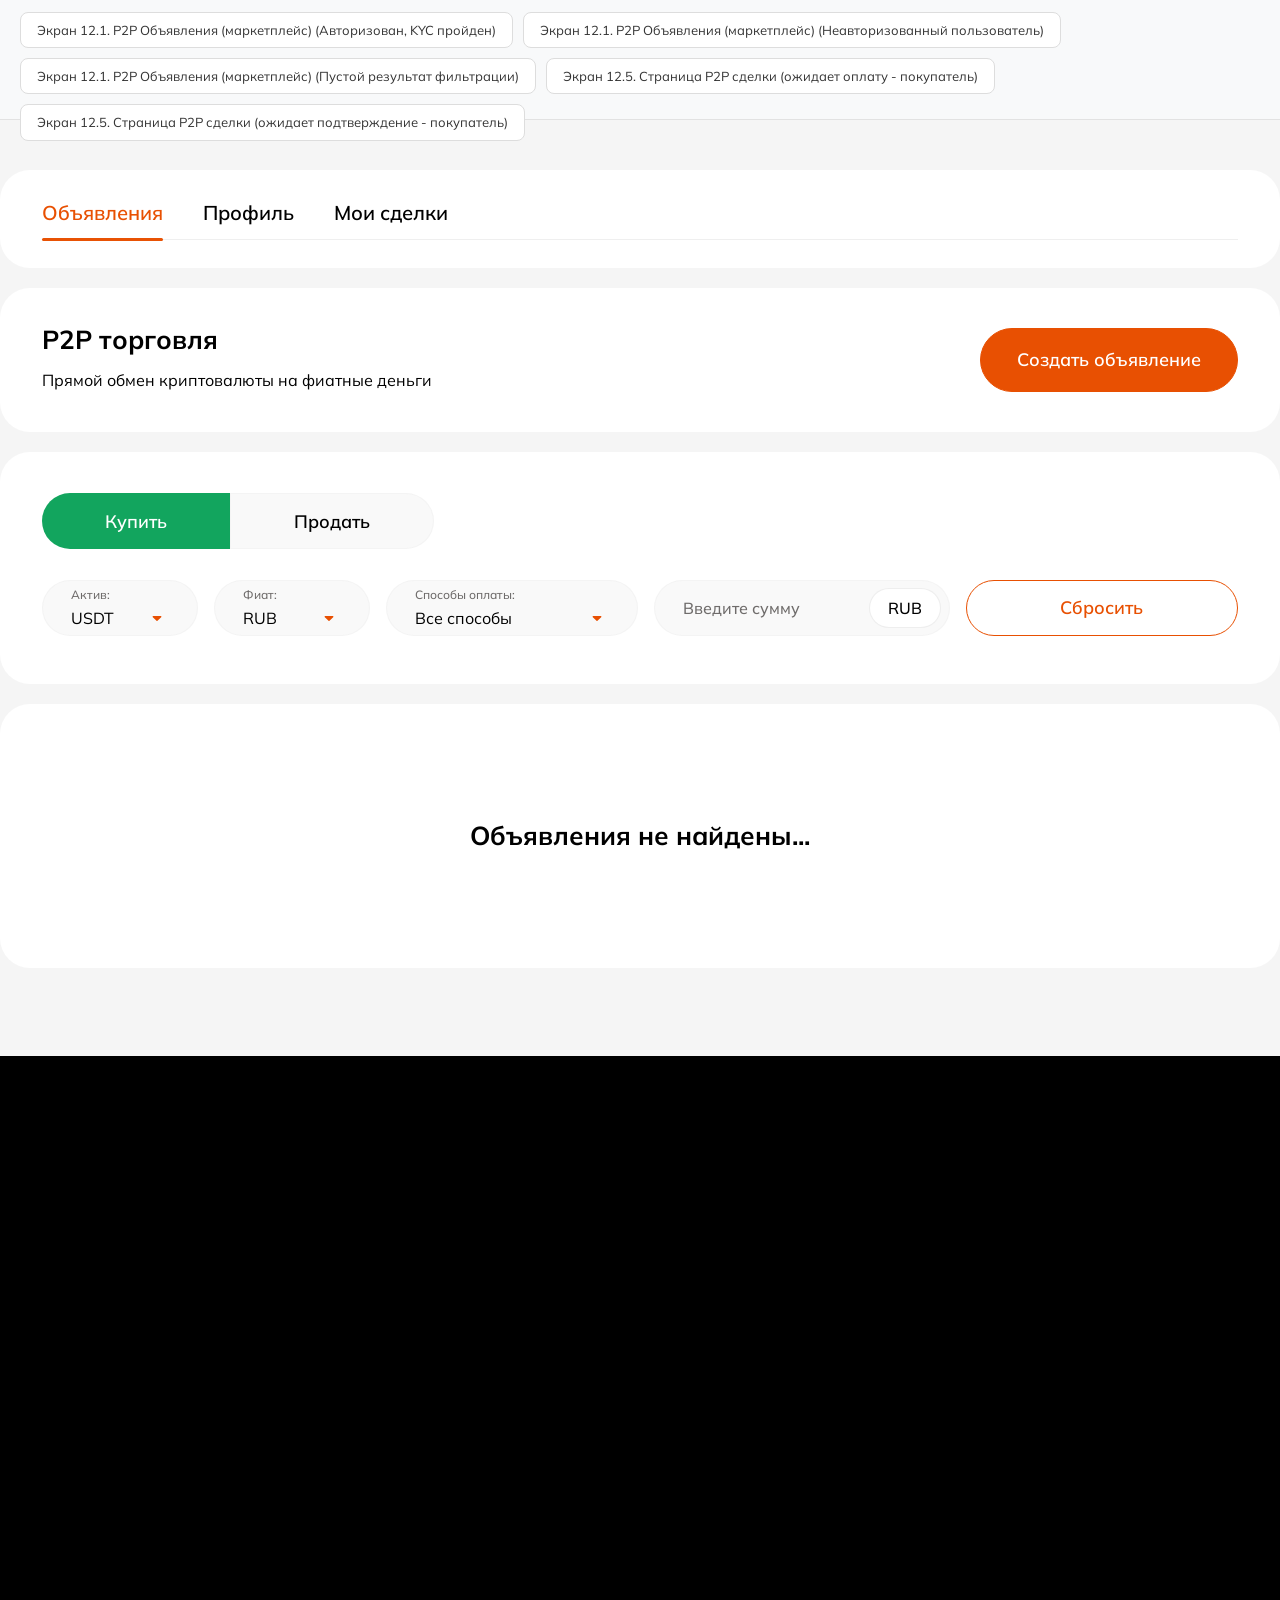
==== commit 410b74a3: "links-2" ====
--- a/empty_result.html
+++ b/empty_result.html
@@ -11,7 +11,13 @@
 
 <body>
 
-    <header></header>
+    <header class="demo-nav">
+        <a href="index.html">Экран 12.1. P2P Объявления (маркетплейс) (Авторизован, KYC пройден)</a>
+        <a href="unauthorized.html">Экран 12.1. P2P Объявления (маркетплейс) (Неавторизованный пользователь)</a>
+        <a href="empty_result.html">Экран 12.1. P2P Объявления (маркетплейс) (Пустой результат фильтрации)</a>
+        <a href="page_p2p_deal.html">Экран 12.5. Страница P2P сделки (ожидает оплату - покупатель)</a>
+        <a href="page_p2p_deal_wait.html">Экран 12.5. Страница P2P сделки (ожидает подтверждение - покупатель)</a>
+    </header>
 
     <section class="ads">
         <div class="container">
--- a/assets/css/style.css
+++ b/assets/css/style.css
@@ -40,6 +40,57 @@
 
 header {
     height: 120px;
+}
+
+.demo-nav {
+    background: #f8f9fa;
+    padding: 12px 20px;
+    display: flex;
+    flex-wrap: wrap;
+    gap: 10px;
+    align-items: center;
+    border-bottom: 1px solid #e2e2e2;
+    font-family: system-ui, -apple-system, 'Segoe UI', Roboto, sans-serif;
+}
+
+.demo-nav a {
+    text-decoration: none;
+    color: #333;
+    font-size: 13px;
+    font-weight: 500;
+    padding: 8px 16px;
+    background: #fff;
+    border: 1px solid #ddd;
+    border-radius: 8px;
+    transition: all 0.2s ease;
+    white-space: nowrap;
+    line-height: 1.4;
+}
+
+.demo-nav a:hover {
+    background: #e85002;
+    color: #fff;
+    border-color: #e85002;
+    transform: translateY(-1px);
+    box-shadow: 0 2px 6px rgba(232, 80, 2, 0.2);
+}
+
+.demo-nav a.active {
+    background: #e85002;
+    color: #fff;
+    border-color: #e85002;
+}
+
+@media (max-width: 640px) {
+    .demo-nav {
+        padding: 10px 12px;
+        gap: 8px;
+    }
+
+    .demo-nav a {
+        font-size: 12px;
+        padding: 6px 12px;
+    }
 }
 
 .btn {
@@ -3496,6 +3547,7 @@
         opacity: 0;
         transform: translateY(-20px) scale(0.95);
     }
+
     to {
         opacity: 1;
         transform: translateY(0) scale(1);
@@ -3665,12 +3717,12 @@
     margin-top: 2px;
 }
 
-.checkbox-input:checked + .checkbox-custom {
+.checkbox-input:checked+.checkbox-custom {
     background: #E85002;
     border-color: #E85002;
 }
 
-.checkbox-input:checked + .checkbox-custom::after {
+.checkbox-input:checked+.checkbox-custom::after {
     content: '';
     width: 5px;
     height: 11px;
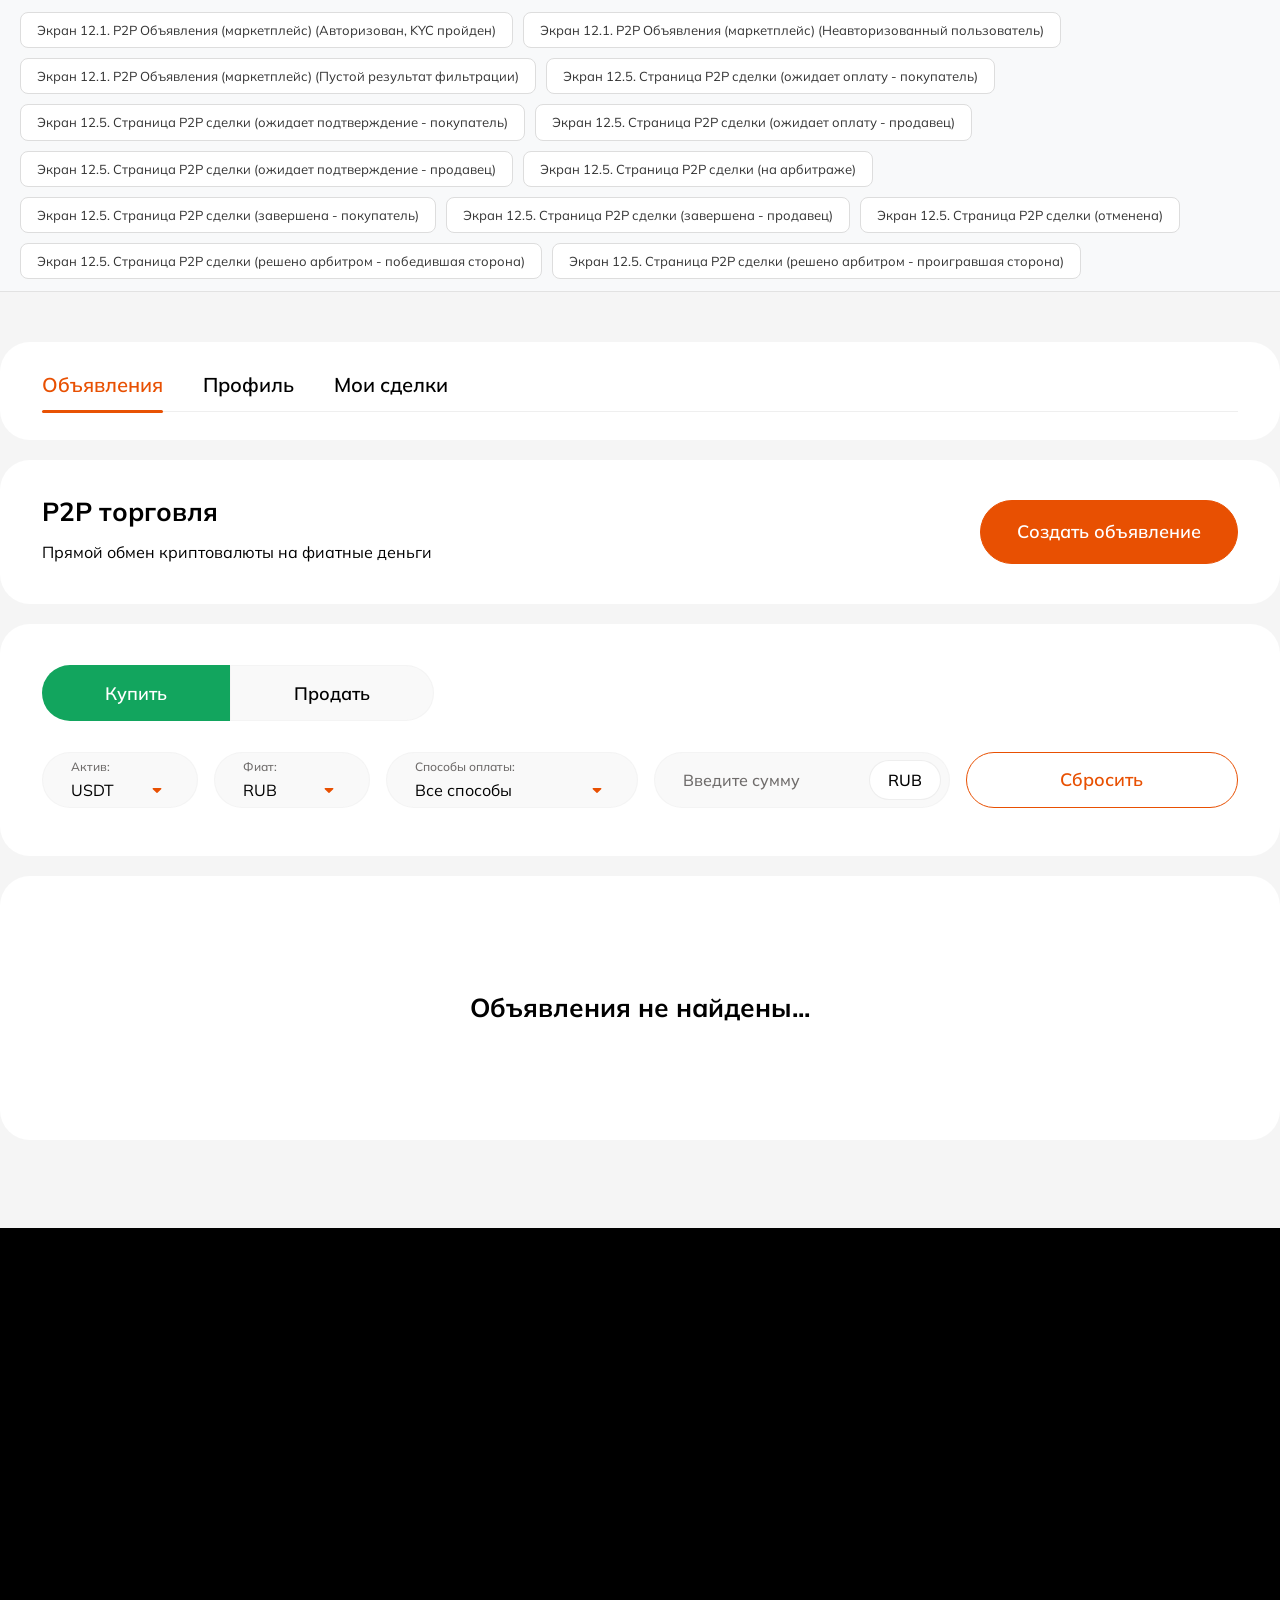
==== commit 6fa4d95d: "finish" ====
--- a/empty_result.html
+++ b/empty_result.html
@@ -11,12 +11,20 @@
 
 <body>
 
-    <header class="demo-nav">
+   <header class="demo-nav">
         <a href="index.html">Экран 12.1. P2P Объявления (маркетплейс) (Авторизован, KYC пройден)</a>
         <a href="unauthorized.html">Экран 12.1. P2P Объявления (маркетплейс) (Неавторизованный пользователь)</a>
         <a href="empty_result.html">Экран 12.1. P2P Объявления (маркетплейс) (Пустой результат фильтрации)</a>
         <a href="page_p2p_deal.html">Экран 12.5. Страница P2P сделки (ожидает оплату - покупатель)</a>
         <a href="page_p2p_deal_wait.html">Экран 12.5. Страница P2P сделки (ожидает подтверждение - покупатель)</a>
+        <a href="page_p2p_deal_seller.html">Экран 12.5. Страница P2P сделки (ожидает оплату - продавец)</a>
+        <a href="page_p2p_deal_confirm_seller.html">Экран 12.5. Страница P2P сделки (ожидает подтверждение - продавец)</a>
+        <a href="page_p2p_deal_arbitration.html">Экран 12.5. Страница P2P сделки (на арбитраже)</a>
+        <a href="page_p2p_deal_finish.html">Экран 12.5. Страница P2P сделки (завершена - покупатель)</a>
+        <a href="page_p2p_deal_finish_seller.html">Экран 12.5. Страница P2P сделки (завершена - продавец)</a>
+        <a href="page_p2p_deal_cancelled.html">Экран 12.5. Страница P2P сделки (отменена)</a>
+        <a href="page_p2p_deal_arbitration_finish.html">Экран 12.5. Страница P2P сделки (решено арбитром - победившая сторона)</a>
+        <a href="page_p2p_deal_arbitration_finish_loss.html">Экран 12.5. Страница P2P сделки (решено арбитром - проигравшая сторона)</a>
     </header>
 
     <section class="ads">
--- a/assets/css/style.css
+++ b/assets/css/style.css
@@ -38,10 +38,6 @@
     margin: 0 auto;
 }
 
-header {
-    height: 120px;
-}
-
 .demo-nav {
     background: #f8f9fa;
     padding: 12px 20px;
@@ -50,7 +46,6 @@
     gap: 10px;
     align-items: center;
     border-bottom: 1px solid #e2e2e2;
-    font-family: system-ui, -apple-system, 'Segoe UI', Roboto, sans-serif;
 }
 
 .demo-nav a {
@@ -3011,6 +3006,7 @@
     display: flex;
     flex-direction: column;
     min-height: 500px;
+    max-height: 576px;
 }
 
 .p2p-chat-title {
@@ -3501,7 +3497,7 @@
 
 
 
-/*модальное окно арбитража*/
+/* Модальное окно арбитража */
 .arbitration-modal {
     display: none;
     position: fixed;
@@ -3534,12 +3530,30 @@
     background: white;
     border-radius: 30px;
     width: 100%;
-    max-width: 680px;
+    max-width: 960px;
     max-height: 90vh;
-    padding: 40px;
+    padding: 80px 148px;
     z-index: 2001;
     animation: modalSlideIn 0.3s ease;
     overflow-y: auto;
+}
+
+.arbitration-modal-content::-webkit-scrollbar {
+    width: 6px;
+}
+
+.arbitration-modal-content::-webkit-scrollbar-track {
+    background: transparent;
+    margin: 40px 0;
+}
+
+.arbitration-modal-content::-webkit-scrollbar-thumb {
+    background: #d1d1d1;
+    border-radius: 3px;
+}
+
+.arbitration-modal-content::-webkit-scrollbar-thumb:hover {
+    background: #b8b8b8;
 }
 
 @keyframes modalSlideIn {
@@ -3575,70 +3589,106 @@
 }
 
 .arbitration-modal-title {
-    font-size: 26px;
+    font-size: 34px;
     line-height: 100%;
     font-family: 'bold';
     text-align: center;
-    margin-bottom: 32px;
+    margin-bottom: 38px;
     color: #000;
 }
 
+.arbitration-form-wrapper {
+    background: #f5f5f5;
+    border-radius: 30px;
+    padding: 30px 49px 73px 49px;
+}
+
 .arbitration-warning {
-    background: #FFF8F0;
-    border-left: 3px solid #E85002;
-    border-radius: 16px;
-    padding: 16px 20px;
-    margin-bottom: 24px;
+    background: white;
+    border-radius: 30px;
+    padding: 20px;
+    margin-bottom: 20px;
+    display: flex;
+    align-items: flex-start;
+    gap: 12px;
+    position: relative;
+}
+
+.arbitration-warning-line {
+    background: #E85002;
+    flex-shrink: 0;
+    align-self: center;
+    border-radius: 50px;
+    width: 2px;
+    height: 54px;
 }
 
 .arbitration-warning-text {
-    font-size: 14px;
-    line-height: 164%;
-    color: #6f6c6b;
+    font-size: 16px;
+    line-height: 170%;
+    flex: 1;
 }
 
 .arbitration-form {
     display: flex;
     flex-direction: column;
-    gap: 24px;
+    gap: 20px;
 }
 
 .form-group {
     display: flex;
     flex-direction: column;
-    gap: 8px;
-}
-
-.form-label {
-    font-size: 14px;
-    line-height: 150%;
-    color: #6f6c6b;
+}
+
+.input-wrapper {
+    position: relative;
 }
 
 .form-input {
-    padding: 16px 20px;
-    border: 1px solid #efefef;
-    border-radius: 30px;
+    width: 100%;
+    padding: 20px 20px 20px 20px;
+    border: none;
+    border-radius: 500px;
     font-size: 16px;
     outline: none;
     transition: all 0.2s;
     font-family: inherit;
-    background: #f9f9f9;
+    background: white;
 }
 
 .form-input:focus {
-    border-color: #E85002;
-    background: white;
+    box-shadow: 0 0 0 2px rgba(232, 80, 2, 0.2);
+}
+
+.input-label-inside {
+    position: absolute;
+    left: 20px;
+    top: 50%;
+    transform: translateY(-50%);
+    font-size: 16px;
+    line-height: 150%;
+    color: #999;
+    pointer-events: none;
+    transition: all 0.2s;
+    background: transparent;
+}
+
+.form-input:focus+.input-label-inside,
+.form-input:not(:placeholder-shown)+.input-label-inside {
+    top: 8px;
+    font-size: 12px;
+    color: #6f6c6b;
+    transform: translateY(0);
 }
 
 .form-input::placeholder {
-    color: #999;
+    color: transparent;
 }
 
 /* Зона загрузки файлов */
 .file-upload-area {
-    background: #f9f9f9;
-    border-radius: 30px;
+    background: white;
+    border-radius: 40px;
     padding: 48px 32px;
     text-align: center;
     display: flex;
@@ -3651,7 +3701,6 @@
 
 .file-upload-area:hover {
     border-color: #E85002;
-    background: #fff8f0;
 }
 
 .file-upload-icon {
@@ -3705,16 +3754,17 @@
 }
 
 .checkbox-custom {
-    width: 22px;
-    height: 22px;
-    border: 2px solid #e0e0e0;
-    border-radius: 6px;
     flex-shrink: 0;
     transition: all 0.2s;
     display: flex;
     align-items: center;
     justify-content: center;
     margin-top: 2px;
+    background: white;
+    border: 1px solid #ededed;
+    border-radius: 6px;
+    width: 26px;
+    height: 26px;
 }
 
 .checkbox-input:checked+.checkbox-custom {
@@ -3734,22 +3784,20 @@
 
 .checkbox-text {
     font-size: 14px;
-    line-height: 164%;
-    color: #6f6c6b;
+    line-height: 140%;
 }
 
 /* Кнопки */
 .arbitration-actions {
     display: flex;
     gap: 12px;
-    justify-content: center;
-    margin-top: 8px;
+    margin-top: 16px;
 }
 
 .arbitration-btn {
     padding: 16px 32px;
     border-radius: 100px;
-    font-size: 16px;
+    font-size: 18px;
     line-height: 100%;
     font-family: 'semibold';
     cursor: pointer;
@@ -3763,6 +3811,7 @@
 .arbitration-btn-primary {
     background: #E85002;
     color: white;
+    max-width: 333px;
 }
 
 .arbitration-btn-primary:hover {
@@ -3775,7 +3824,7 @@
 }
 
 .arbitration-btn-secondary {
-    background: white;
+    background: none;
     color: #E85002;
     border: 1px solid #E85002;
 }
@@ -3793,6 +3842,11 @@
     .arbitration-modal-content {
         padding: 32px 24px;
         max-height: 95vh;
+        /* Увеличиваем на мобильных */
+    }
+
+    .arbitration-form-wrapper {
+        padding: 24px;
     }
 
     .arbitration-modal-title {
@@ -3802,10 +3856,6 @@
 
     .arbitration-warning {
         padding: 14px 16px;
-    }
-
-    .arbitration-warning-text {
-        font-size: 13px;
     }
 
     .file-upload-area {
@@ -3846,6 +3896,11 @@
         border-radius: 20px;
     }
 
+    .arbitration-form-wrapper {
+        padding: 20px;
+        border-radius: 20px;
+    }
+
     .arbitration-modal-title {
         font-size: 20px;
     }
@@ -3857,10 +3912,876 @@
 
     .file-upload-area {
         padding: 28px 16px;
-        border-radius: 20px;
     }
 
     .arbitration-btn {
         height: 48px;
     }
+}
+
+
+
+
+/* Модальное окно открытия сделки */
+.open-deal-modal {
+    display: none;
+    position: fixed;
+    top: 0;
+    left: 0;
+    width: 100%;
+    height: 100%;
+    z-index: 2000;
+    align-items: center;
+    justify-content: center;
+    padding: 20px;
+}
+
+.open-deal-modal.active {
+    display: flex;
+}
+
+.open-deal-modal-overlay {
+    position: absolute;
+    top: 0;
+    left: 0;
+    width: 100%;
+    height: 100%;
+    background: rgba(0, 0, 0, 0.6);
+    backdrop-filter: blur(4px);
+}
+
+.open-deal-modal-content {
+    position: relative;
+    background: white;
+    border-radius: 30px;
+    width: 100%;
+    max-width: 960px;
+    padding: 60px 53px;
+    z-index: 2001;
+    animation: modalSlideIn 0.3s ease;
+}
+
+@keyframes modalSlideIn {
+    from {
+        opacity: 0;
+        transform: translateY(-20px) scale(0.95);
+    }
+
+    to {
+        opacity: 1;
+        transform: translateY(0) scale(1);
+    }
+}
+
+.open-deal-modal-close {
+    position: absolute;
+    top: 24px;
+    right: 24px;
+    width: 40px;
+    height: 40px;
+    border: none;
+    background: none;
+    cursor: pointer;
+    display: flex;
+    align-items: center;
+    justify-content: center;
+    transition: all 0.2s;
+}
+
+
+.open-deal-modal-title {
+    font-size: 34px;
+    line-height: 100%;
+    font-family: 'bold';
+    margin-bottom: 18px;
+    color: #000;
+}
+
+.open-deal-modal-subtitle {
+    font-size: 18px;
+    line-height: 150%;
+    color: #6f6c6b;
+    margin-bottom: 42px;
+}
+
+.open-deal-info-grid {
+    display: grid;
+    grid-template-columns: repeat(3, 1fr);
+    gap: 12px;
+    margin-bottom: 44px;
+}
+
+.open-deal-info-card {
+    background: #f9f9f9;
+    border-radius: 30px;
+    padding: 16px 26px;
+    display: flex;
+    flex-direction: column;
+    gap: 4px;
+}
+
+.open-deal-info-label {
+    font-size: 16px;
+    line-height: 150%;
+    color: #6f6c6b;
+}
+
+.open-deal-info-value {
+    font-size: 18px;
+    line-height: 130%;
+    font-family: 'semibold';
+    color: #000;
+}
+
+.open-deal-amount-section {
+    margin-bottom: 32px;
+}
+
+.open-deal-amount-label {
+    display: block;
+    font-size: 20px;
+    line-height: 170%;
+    font-family: 'semibold';
+    margin-bottom: 24px;
+    color: #000;
+}
+
+.open-deal-inputs-row {
+    display: flex;
+    align-items: center;
+    gap: 16px;
+}
+
+.open-deal-input-wrapper {
+    position: relative;
+    flex: 1;
+}
+
+.open-deal-input {
+    width: 100%;
+    padding: 30px 90px 10px 20px;
+    border: 1px solid #efefef;
+    border-radius: 30px;
+    font-size: 16px;
+    font-family: 'semibold';
+    outline: none;
+    transition: all 0.2s;
+    background: #f9f9f9;
+    height: 56px;
+}
+
+.open-deal-input:focus {
+    border-color: #E85002;
+    background: white;
+}
+
+.open-deal-input[readonly] {
+    background: #f9f9f9;
+    cursor: default;
+}
+
+.open-deal-input-label {
+    position: absolute;
+    left: 20px;
+    top: 8px;
+    font-size: 12px;
+    line-height: 150%;
+    color: #6f6c6b;
+    pointer-events: none;
+}
+
+.open-deal-currency-badge {
+    position: absolute;
+    right: 5px;
+    top: 50%;
+    transform: translateY(-50%);
+    background: white;
+    border: none;
+    border-radius: 500px;
+    pointer-events: none;
+    width: 82px;
+    height: 44px;
+    font-size: 16px;
+    display: flex;
+    align-items: center;
+    justify-content: center;
+}
+
+.open-deal-swap-btn {
+    width: 44px;
+    height: 44px;
+    border: none;
+    background: none;
+    border-radius: 12px;
+    cursor: pointer;
+    display: flex;
+    align-items: center;
+    justify-content: center;
+    transition: all 0.2s;
+    flex-shrink: 0;
+}
+
+
+.open-deal-actions {
+    display: flex;
+    gap: 12px;
+}
+
+.open-deal-btn {
+    border-radius: 100px;
+    font-size: 18px;
+    line-height: 100%;
+    font-family: 'semibold';
+    cursor: pointer;
+    transition: all 0.2s;
+    border: none;
+    flex: 1;
+    max-width: 258px;
+    height: 50px;
+}
+
+.open-deal-btn-primary {
+    background: #E85002;
+    color: white;
+}
+
+.open-deal-btn-primary:hover {
+    background: #C94502;
+}
+
+.open-deal-btn-secondary {
+    background: white;
+    color: #E85002;
+    border: 1px solid #E85002;
+    max-width: 170px;
+}
+
+.open-deal-btn-secondary:hover {
+    background: #FFF0E6;
+}
+
+/* Адаптивность */
+@media (max-width: 768px) {
+    .open-deal-modal-content {
+        padding: 32px 24px;
+    }
+
+    .open-deal-info-grid {
+        grid-template-columns: 1fr;
+    }
+
+    .open-deal-inputs-row {
+        flex-direction: column;
+    }
+
+    .open-deal-swap-btn {
+        transform: rotate(90deg);
+        width: 100%;
+    }
+
+    .open-deal-swap-btn:hover {
+        transform: rotate(270deg);
+    }
+
+    .open-deal-actions {
+        flex-direction: column;
+    }
+
+    .open-deal-btn {
+        max-width: 100%;
+        width: 100%;
+    }
+}
+
+@media (max-width: 480px) {
+    .open-deal-modal-content {
+        padding: 24px 16px;
+        border-radius: 20px;
+    }
+
+    .open-deal-modal-title {
+        font-size: 22px;
+    }
+
+    .open-deal-input {
+        padding: 18px 80px 18px 16px;
+        font-size: 16px;
+    }
+
+    .open-deal-input-label {
+        font-size: 11px;
+        left: 16px;
+        top: 6px;
+    }
+
+    .open-deal-currency-badge {
+        right: 16px;
+        padding: 5px 12px;
+        font-size: 13px;
+    }
+}
+
+
+
+.p2p-info-block-seller {
+    display: flex;
+    flex-direction: column;
+    background: none;
+    padding: 0;
+
+}
+
+.p2p-info-block-seller-content {
+    background: #fff;
+    padding: 32px 34px;
+    border-radius: 30px;
+    margin-bottom: 12px;
+}
+
+.p2p-info-block-content {
+    display: flex;
+    flex-direction: column;
+    gap: 20px;
+}
+
+.p2p-info-message {
+    padding: 20px 24px;
+    border-radius: 30px;
+    font-size: 16px;
+    line-height: 170%;
+}
+
+.p2p-info-message-warn {
+    display: flex;
+    gap: 10px;
+}
+
+.p2p-info-message-gray {
+    background: #f9f9f9;
+}
+
+.p2p-info-message-orange {
+    background: #FDEEE6;
+}
+
+.p2p-deal-actions-confirm {
+    padding: 0;
+}
+
+.p2p-info-block-actions {
+    display: flex;
+    gap: 12px;
+    justify-content: flex-start;
+}
+
+.p2p-info-block-actions .p2p-btn {
+    height: 50px;
+    padding: 0 32px;
+}
+
+.p2p-info-block-actions .p2p-btn-secondary {
+    max-width: 248px;
+}
+
+.p2p-info-block-actions .p2p-btn-danger {
+    max-width: 246px;
+}
+
+@media (max-width: 640px) {
+    .p2p-info-block-seller {
+        gap: 16px;
+    }
+
+    .p2p-info-message {
+        padding: 16px 20px;
+        font-size: 14px;
+    }
+
+    .p2p-info-block-actions {
+        flex-direction: column;
+    }
+
+    .p2p-info-block-actions .p2p-btn {
+        max-width: 100% !important;
+        width: 100%;
+    }
+}
+
+
+@media (max-width: 968px) {
+    .p2p-info-block {
+        grid-column: 1 !important;
+        grid-row: auto !important;
+    }
+
+    .p2p-chat-card {
+        grid-column: 1 !important;
+        grid-row: auto !important;
+    }
+}
+
+@media (max-width: 640px) {
+    .p2p-info-block {
+        grid-column: 1 !important;
+        grid-row: auto !important;
+        margin-bottom: 20px;
+    }
+
+    .p2p-chat-card {
+        grid-column: 1 !important;
+        grid-row: auto !important;
+    }
+
+    .p2p-chat-card {
+        min-height: 300px;
+    }
+}
+
+
+
+/* Страница арбитража */
+.p2p-info-block-arbitration {
+    background: none;
+    padding: 0;
+}
+
+.p2p-info-block-arbitration-content {
+    background: white;
+    border-radius: 30px;
+    padding: 32px 34px;
+    grid-column: 1;
+    grid-row: 2;
+}
+
+.p2p-deal-status-arbitration {
+    background: rgba(246, 70, 93, 0.14);
+    color: #f6465d;
+}
+
+.p2p-arbitration-warning {
+    background: #fff;
+    border-radius: 30px;
+    padding: 44px 34px;
+    margin-bottom: 20px;
+}
+
+.p2p-arbitration-warning-content {
+    background: #FDEEE6;
+    border-radius: 30px;
+    padding: 20px;
+    display: flex;
+    align-items: flex-start;
+    gap: 10px;
+}
+
+.p2p-arbitration-icon {
+    flex-shrink: 0;
+}
+
+.p2p-arbitration-text {
+    font-size: 16px;
+    line-height: 170%;
+}
+
+.p2p-arbitration-text strong {
+    color: #E85002;
+    font-family: 'semibold';
+}
+
+.p2p-arbitration-details {
+    margin-bottom: 32px;
+}
+
+.p2p-arbitration-details-title {
+    font-size: 20px;
+    line-height: 170%;
+    font-family: 'semibold';
+    margin-bottom: 20px;
+    color: #000;
+}
+
+.p2p-arbitration-info-grid {
+    display: grid;
+    grid-template-columns: repeat(2, 1fr);
+    gap: 12px;
+}
+
+.p2p-arbitration-info-card {
+    background: #f9f9f9;
+    border-radius: 30px;
+    padding: 20px 24px;
+    display: flex;
+    flex-direction: column;
+    gap: 6px;
+}
+
+.p2p-arbitration-label {
+    font-size: 16px;
+    line-height: 150%;
+    color: #6f6c6b;
+}
+
+.p2p-arbitration-value {
+    font-size: 18px;
+    line-height: 140%;
+    font-family: 'semibold';
+}
+
+.p2p-evidence-section {
+    margin-top: 40px;
+}
+
+.p2p-evidence-title {
+    font-size: 18px;
+    line-height: 170%;
+    font-family: 'semibold';
+    margin-bottom: 20px;
+    color: #000;
+}
+
+.p2p-file-upload {
+    background: #f9f9f9;
+    border: 2px dashed #e8e8e8;
+    border-radius: 30px;
+    padding: 48px 32px;
+    text-align: center;
+    margin-bottom: 20px;
+    transition: all 0.2s;
+    cursor: pointer;
+}
+
+.p2p-file-upload:hover {
+    border-color: #E85002;
+    background: #fff8f0;
+}
+
+.p2p-file-upload-icon {
+    margin-bottom: 16px;
+    display: flex;
+    justify-content: center;
+}
+
+.p2p-file-upload-text {
+    font-size: 16px;
+    line-height: 150%;
+    color: #6f6c6b;
+    margin-bottom: 8px;
+}
+
+.p2p-file-upload-link {
+    color: #E85002;
+    font-family: 'semibold';
+    cursor: pointer;
+}
+
+.p2p-file-upload-hint {
+    font-size: 14px;
+    line-height: 150%;
+    color: #999;
+}
+
+.p2p-evidence-textarea {
+    width: 100%;
+    min-height: 120px;
+    padding: 20px 24px;
+    border: 1px solid #efefef;
+    border-radius: 30px;
+    font-size: 16px;
+    line-height: 150%;
+    font-family: 'regular';
+    resize: vertical;
+    outline: none;
+    transition: border-color 0.2s;
+    margin-bottom: 24px;
+    background: #f9f9f9;
+}
+
+.p2p-evidence-textarea:focus {
+    border-color: #E85002;
+}
+
+.p2p-submit-evidence-btn {
+    background: #E85002;
+    color: white;
+    border: none;
+    border-radius: 100px;
+    padding: 18px 48px;
+    font-size: 18px;
+    line-height: 100%;
+    font-family: 'semibold';
+    cursor: pointer;
+    transition: all 0.2s;
+}
+
+.p2p-submit-evidence-btn:hover {
+    background: #C94502;
+    transform: translateY(-2px);
+}
+
+.p2p-info-block-arbitration {
+    grid-column: 1;
+    grid-row: 2;
+}
+
+.p2p-info-block-arbitration~.p2p-chat-card {
+    grid-column: 2;
+    grid-row: 1 / span 2;
+
+}
+
+
+@media (max-width: 968px) {
+    .p2p-arbitration-info-grid {
+        grid-template-columns: 1fr;
+    }
+}
+
+@media (max-width: 640px) {
+    .p2p-info-block-arbitration {
+        padding: 24px 20px;
+    }
+
+    .p2p-arbitration-warning {
+        padding: 20px;
+        flex-direction: column;
+    }
+
+    .p2p-file-upload {
+        padding: 32px 20px;
+    }
+
+    .p2p-evidence-textarea {
+        padding: 16px 20px;
+        min-height: 100px;
+    }
+
+    .p2p-submit-evidence-btn {
+        width: 100%;
+        padding: 16px 32px;
+    }
+}
+
+
+.p2p-deal-status-finish {
+    background: rgba(103, 180, 72, 0.14);
+    color: #67b448;
+}
+
+.p2p-deal-stepper-finish::after {
+    width: 75%;
+}
+
+
+.p2p-success-block {
+    grid-column: 1;
+    grid-row: 2;
+    display: flex;
+    flex-direction: column;
+    gap: 20px;
+}
+
+.p2p-success-banner-content {
+    background: #fff;
+    border-radius: 30px;
+    padding: 46px 34px;
+}
+
+.p2p-success-banner {
+    background: #E8F5E9;
+    border-radius: 30px;
+    padding: 24px 28px;
+    display: flex;
+    align-items: flex-start;
+    gap: 16px;
+}
+
+.p2p-success-icon {
+    flex-shrink: 0;
+}
+
+.p2p-success-text {
+    font-size: 16px;
+    line-height: 170%;
+    color: #67b448;
+    font-family: 'semibold';
+}
+
+
+.p2p-deal-summary {
+    background: white;
+    border-radius: 30px;
+    padding: 32px 34px 72px 34px;
+}
+
+.p2p-summary-title {
+    font-size: 20px;
+    line-height: 170%;
+    font-family: 'semibold';
+    margin-bottom: 24px;
+    color: #000;
+}
+
+.p2p-summary-grid {
+    display: grid;
+    grid-template-columns: repeat(2, 1fr);
+    gap: 12px;
+    margin-bottom: 46px;
+}
+
+.p2p-summary-card {
+    background: #f9f9f9;
+    border-radius: 30px;
+    padding: 24px 26px;
+    display: flex;
+    flex-direction: column;
+    gap: 8px;
+}
+
+.p2p-summary-label {
+    font-size: 14px;
+    line-height: 150%;
+    color: #6f6c6b;
+}
+
+.p2p-summary-value {
+    font-size: 18px;
+    line-height: 130%;
+    font-family: 'semibold';
+    color: #000;
+}
+
+.p2p-back-marketplace-btn {
+    background: #E85002;
+    color: white;
+    border: none;
+    border-radius: 100px;
+    padding: 18px 48px;
+    font-size: 18px;
+    line-height: 100%;
+    font-family: 'semibold';
+    cursor: pointer;
+    transition: all 0.2s;
+}
+
+.p2p-back-marketplace-btn:hover {
+    background: #C94502;
+    transform: translateY(-2px);
+}
+
+.p2p-success-block {
+    grid-column: 1;
+    grid-row: 2;
+}
+
+.p2p-success-block~.p2p-chat-card {
+    grid-column: 2;
+    grid-row: 1 / span 2;
+
+}
+
+@media (max-width: 968px) {
+    .p2p-summary-grid {
+        grid-template-columns: 1fr;
+    }
+}
+
+@media (max-width: 640px) {
+    .p2p-success-block {
+        gap: 16px;
+    }
+
+    .p2p-success-banner {
+        padding: 20px;
+        flex-direction: column;
+    }
+
+    .p2p-deal-summary {
+        padding: 24px 20px;
+    }
+
+    .p2p-back-marketplace-btn {
+        width: 100%;
+        padding: 16px 32px;
+    }
+}
+
+.p2p-deal-stepper-cancelled::after {
+    width: 0;
+}
+
+.p2p-deal-stepper-cancelled::before {
+    width: 75%;
+    left: 12%;
+}
+
+.p2p-deal-stepper-cancelled .p2p-step:not(.completed):not(.active) .p2p-step-circle {
+    color: #9E9E9E;
+    border: 1px solid #9E9E9E;
+}
+
+.p2p-deal-stepper-cancelled .p2p-step-label {
+    color: #9e9e9e;
+}
+
+.p2p-deal-status-cancelled {
+    color: #9ca3af;
+    background: #f5f5f5;
+}
+
+.p2p-deal-cancelled {
+    background: #fff;
+    border-radius: 30px;
+    padding: 33px;
+}
+
+.p2p-deal-cancelled-content {
+    margin-bottom: 40px;
+    background: #FDEEE6;
+    border-radius: 30px;
+    padding: 20px 24px;
+    display: flex;
+    gap: 10px;
+}
+
+.p2p-cancelled-text {
+    font-size: 16px;
+    line-height: 170%;
+}
+
+.cancelled-red {
+    color: #e85002;
+    font-family: 'semibold';
+}
+
+.p2p-success-text span {
+    color: #000;
+}
+
+
+.p2p-loss-banner {
+    background: rgba(246, 70, 93, 0.14);
+    align-items: center;
+}
+
+.p2p-loss-text {
+    color: #f6465d;
+}
+
+.p2p-deal-loss-info {
+    background: #f9f9f9;
+    border-radius: 30px;
+    padding: 34px;
+    margin-bottom: 46px;
+}
+
+.p2p-deal-loss-info p {
+    font-size: 16px;
+    line-height: 170%;
+}
+
+.p2p-deal-loss-info span {
+    font-size: 16px;
+    line-height: 150%;
+    color: #6f6c6b;
+    margin-bottom: 4px;
 }
